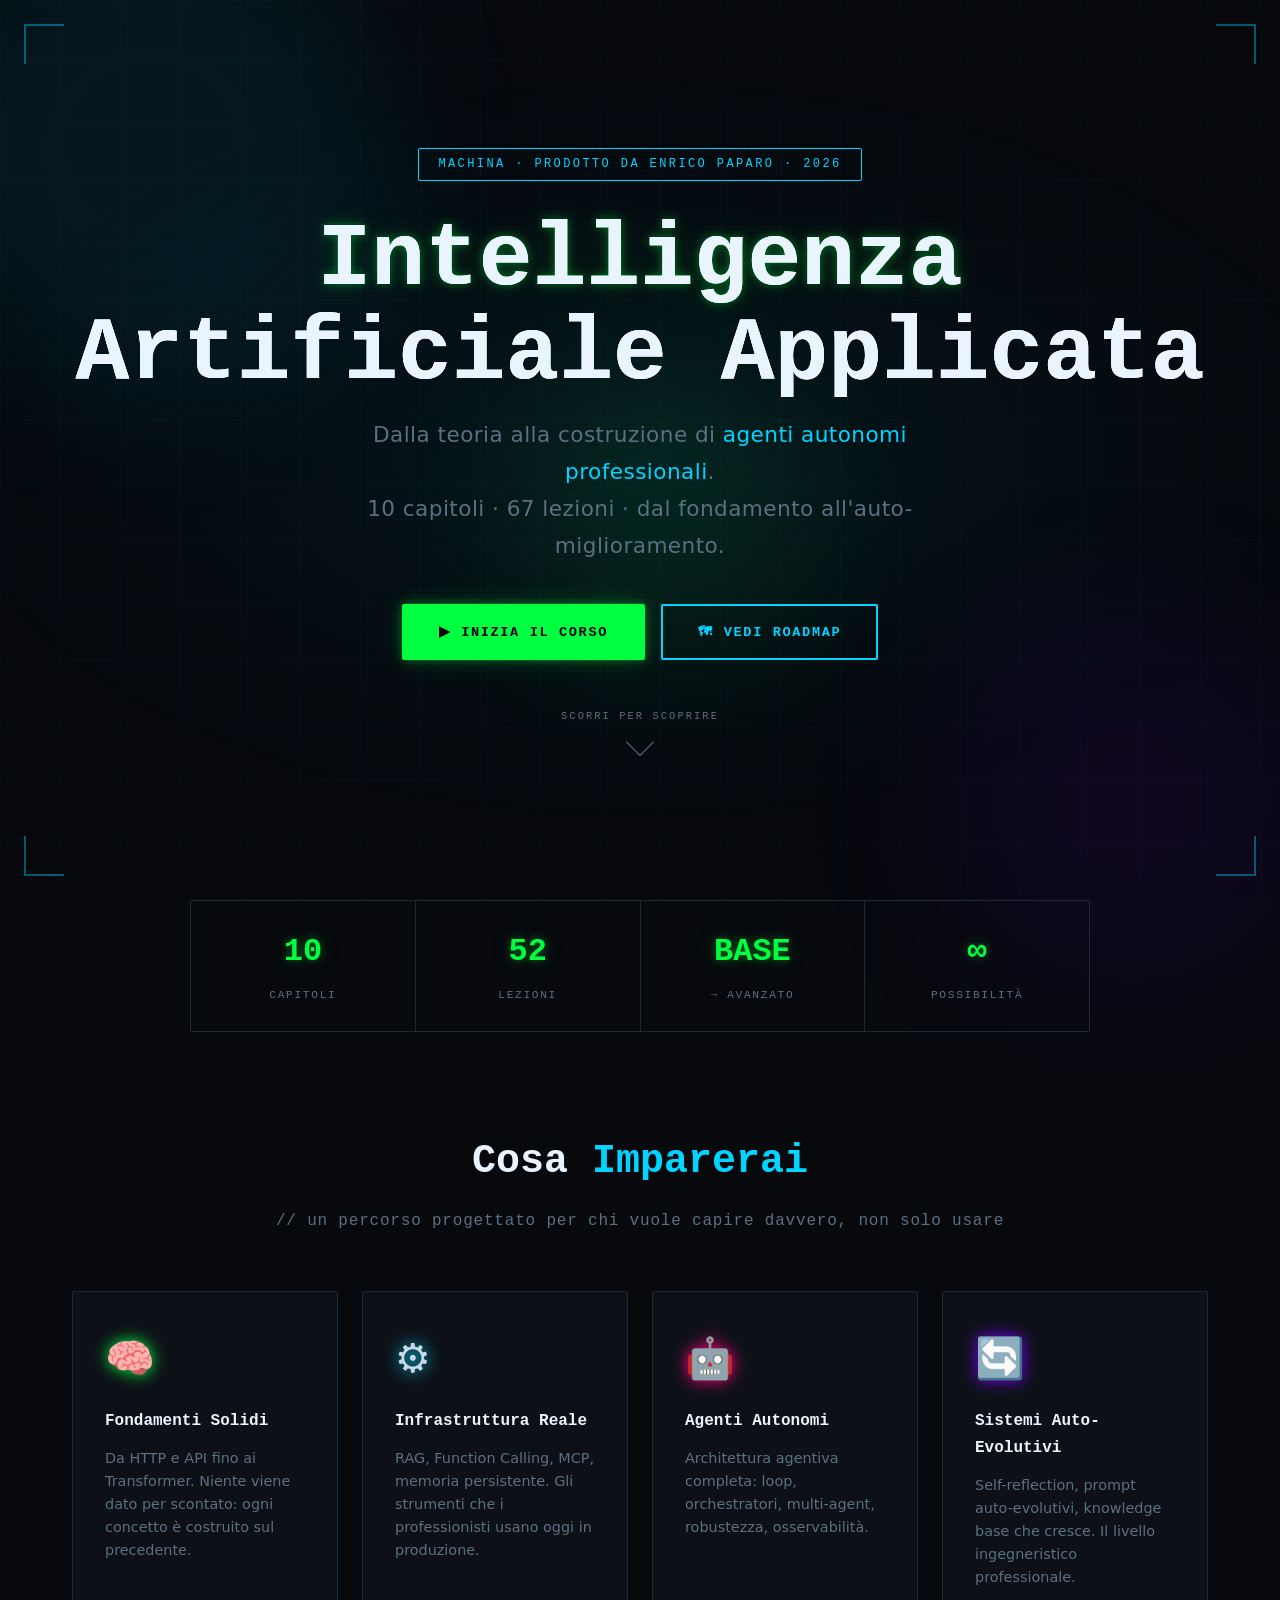
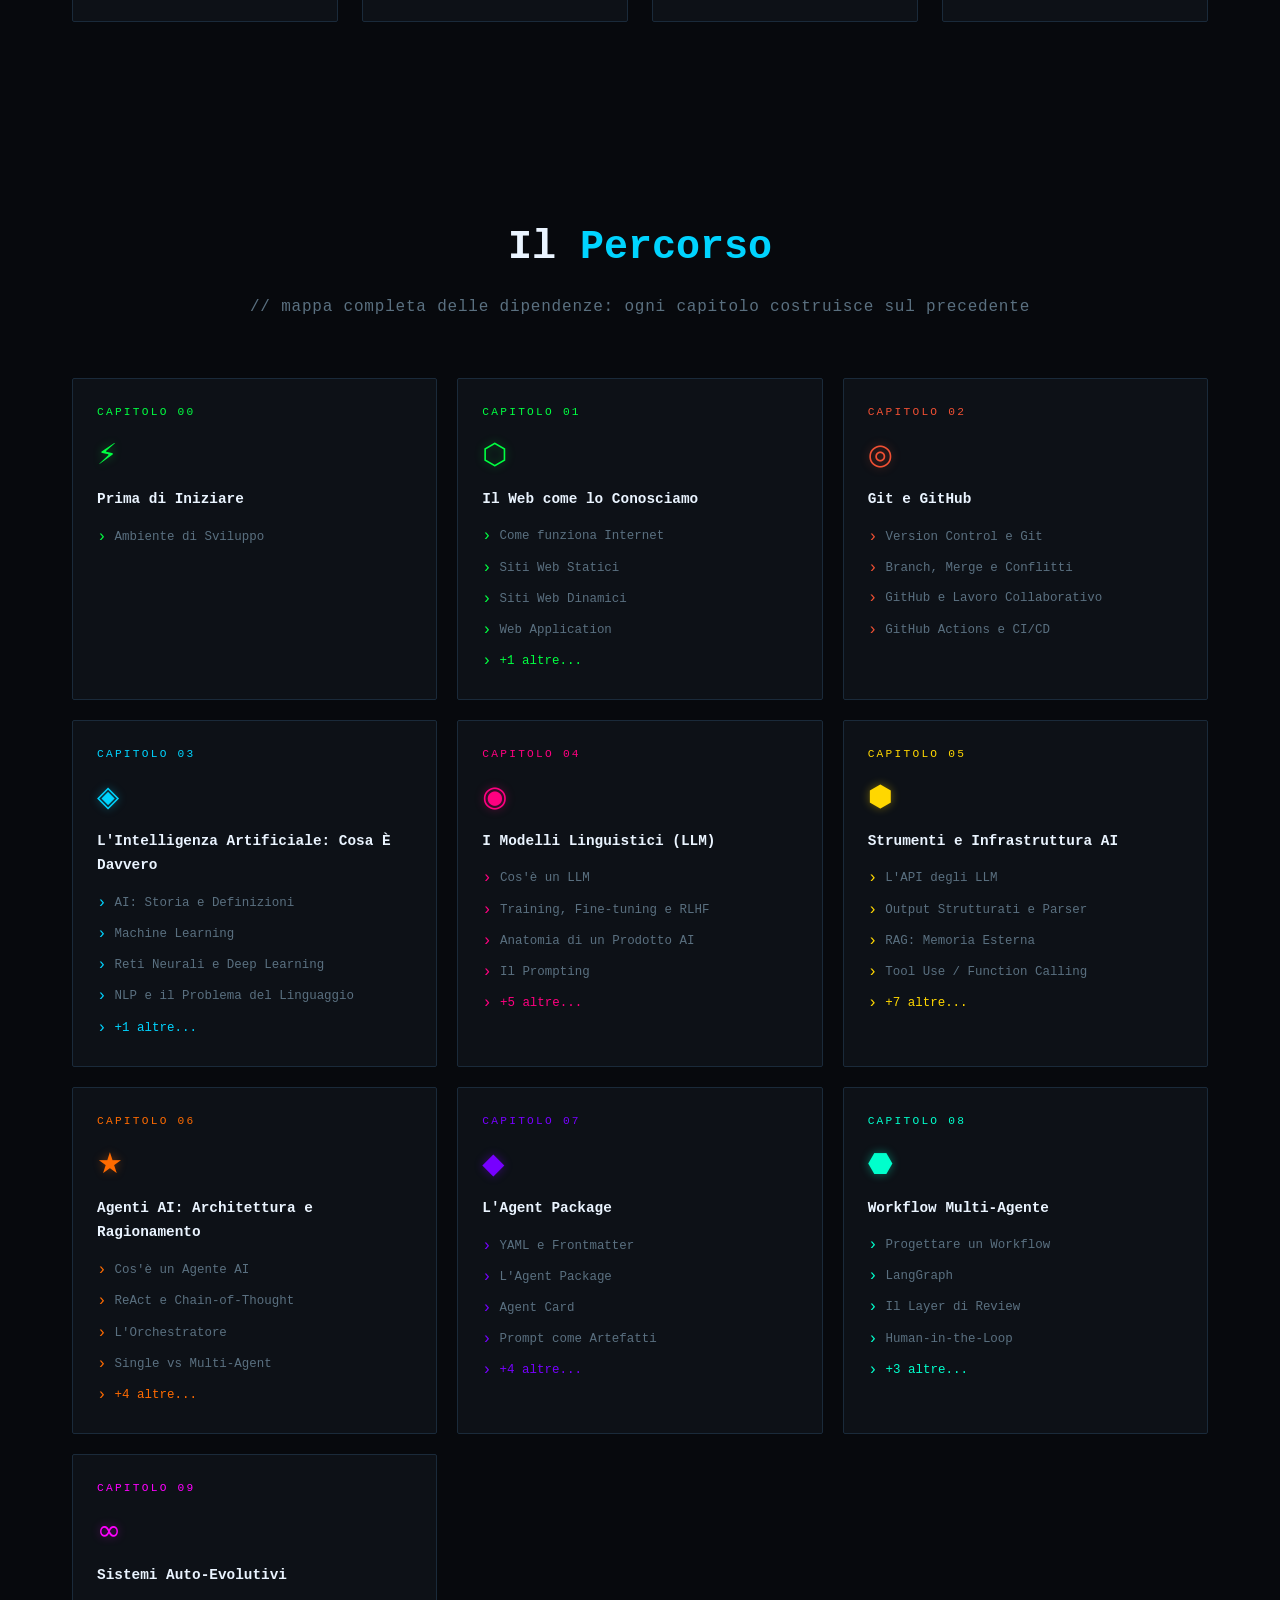
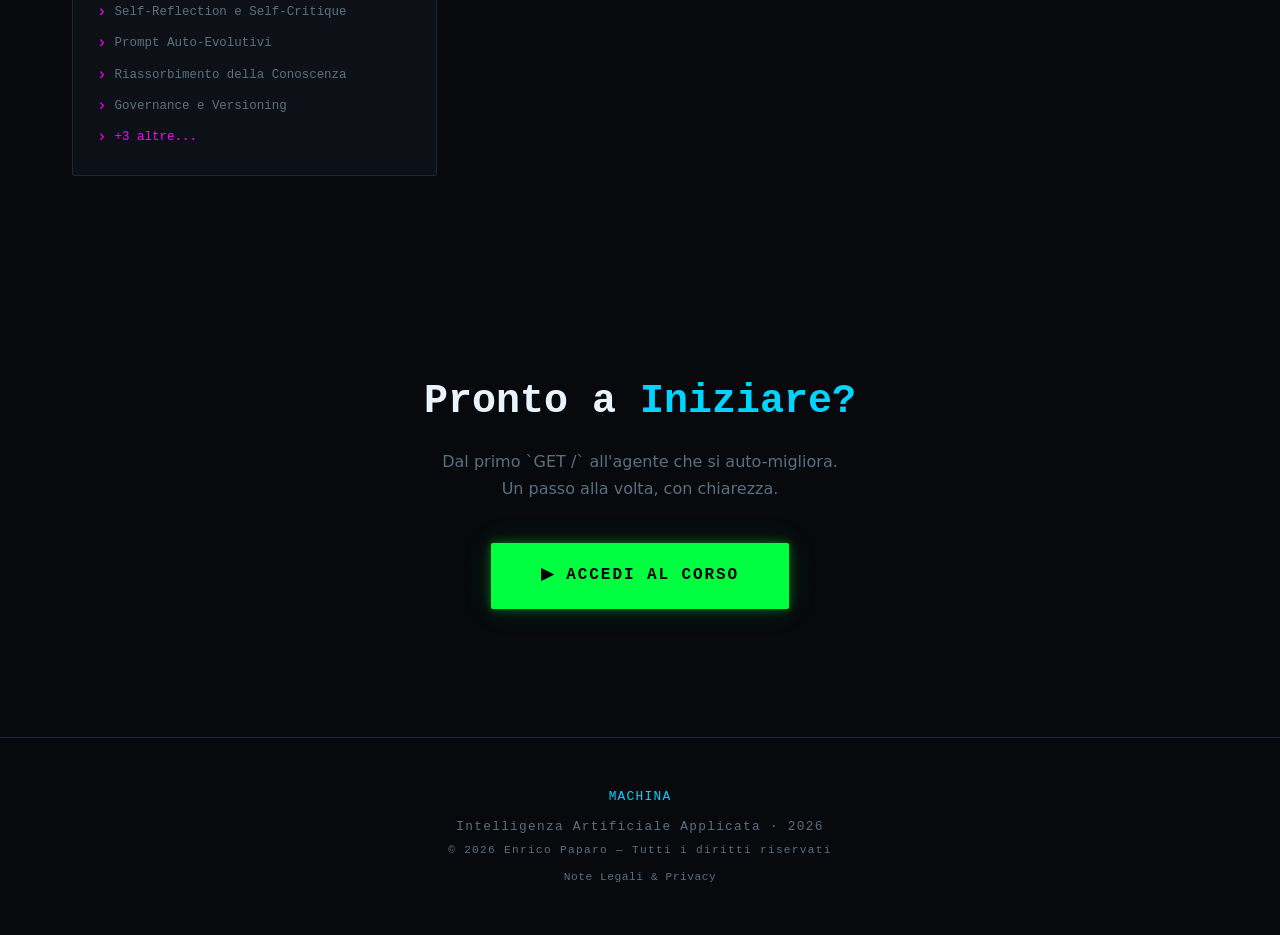
==== index.html @ 73aac088 "Fase 0: lezione ambiente di sviluppo + setup boxes per capitoli 5-8 - Nuova lezione 00-01-ambiente-s" ====
<!DOCTYPE html>
<html lang="it">
<head>
  <meta charset="UTF-8">
  <meta name="viewport" content="width=device-width, initial-scale=1.0">
  <title>MACHINA — Intelligenza Artificiale Applicata</title>
  <meta name="description" content="Intelligenza Artificiale Applicata: dalla teoria alla costruzione di agenti professionali. 9 capitoli, 64 lezioni.">
  <link rel="stylesheet" href="assets/style.css">
  <style>
    /* Landing-only extras */
    .hero-scroll-hint {
      position: absolute;
      bottom: 2rem;
      left: 50%;
      transform: translateX(-50%);
      display: flex;
      flex-direction: column;
      align-items: center;
      gap: .4rem;
      color: var(--text-dim);
      font-family: 'Share Tech Mono', monospace;
      font-size: .65rem;
      letter-spacing: .2em;
      text-transform: uppercase;
      animation: fadeInUp 1s ease 1.2s both;
    }
    .scroll-arrow {
      width: 20px; height: 20px;
      border-right: 1px solid var(--text-dim);
      border-bottom: 1px solid var(--text-dim);
      transform: rotate(45deg);
      animation: float 1.5s ease-in-out infinite;
    }

    /* Animated corner decorators */
    .corner {
      position: absolute;
      width: 40px; height: 40px;
      border-color: var(--cyan);
      border-style: solid;
      opacity: .4;
    }
    .corner-tl { top: 1.5rem; left: 1.5rem; border-width: 2px 0 0 2px; }
    .corner-tr { top: 1.5rem; right: 1.5rem; border-width: 2px 2px 0 0; }
    .corner-bl { bottom: 1.5rem; left: 1.5rem; border-width: 0 0 2px 2px; }
    .corner-br { bottom: 1.5rem; right: 1.5rem; border-width: 0 2px 2px 0; }

    /* Floating hex particles */
    .particles { position: fixed; inset: 0; pointer-events: none; overflow: hidden; z-index: 0; }
    .particle {
      position: absolute;
      font-family: 'Share Tech Mono', monospace;
      font-size: .9rem;
      color: var(--green);
      opacity: 0;
      animation: particle-drift linear infinite;
    }
    @keyframes particle-drift {
      0%   { opacity: 0; transform: translateY(0) rotate(0deg); }
      10%  { opacity: .15; }
      90%  { opacity: .08; }
      100% { opacity: 0; transform: translateY(-100vh) rotate(360deg); }
    }

    /* Glowing orbs */
    .orb {
      position: fixed; border-radius: 50%;
      filter: blur(80px);
      pointer-events: none; z-index: 0; opacity: .08;
    }
    .orb-1 { width: 500px; height: 500px; background: var(--cyan);    top: -100px; left: -100px; }
    .orb-2 { width: 400px; height: 400px; background: var(--purple);  bottom: -100px; right: -50px; }
    .orb-3 { width: 300px; height: 300px; background: var(--green);   top: 40%; left: 40%; }

    /* Feature card delays */
    .feature-card:nth-child(1) { animation-delay: .1s; }
    .feature-card:nth-child(2) { animation-delay: .2s; }
    .feature-card:nth-child(3) { animation-delay: .3s; }
    .feature-card:nth-child(4) { animation-delay: .4s; }

    /* Roadmap card delays */
    .roadmap-card { animation: fadeInUp .5s ease both; }
    .roadmap-card:nth-child(1) { animation-delay: .1s; }
    .roadmap-card:nth-child(2) { animation-delay: .15s; }
    .roadmap-card:nth-child(3) { animation-delay: .2s; }
    .roadmap-card:nth-child(4) { animation-delay: .25s; }
    .roadmap-card:nth-child(5) { animation-delay: .3s; }
    .roadmap-card:nth-child(6) { animation-delay: .35s; }
    .roadmap-card:nth-child(7) { animation-delay: .4s; }
    .roadmap-card:nth-child(8) { animation-delay: .45s; }

    /* Intersection observer animations */
    .reveal { opacity: 0; transform: translateY(30px); transition: opacity .6s ease, transform .6s ease; }
    .reveal.visible { opacity: 1; transform: translateY(0); }
  </style>
</head>
<body>

<!-- Background layers -->
<div class="grid-bg"></div>
<div class="orb orb-1"></div>
<div class="orb orb-2"></div>
<div class="orb orb-3"></div>
<div class="particles" id="particles"></div>

<!-- ══ HERO ════════════════════════════════════════════════════ -->
<section class="hero">
  <div class="corner corner-tl"></div>
  <div class="corner corner-tr"></div>
  <div class="corner corner-bl"></div>
  <div class="corner corner-br"></div>

  <div class="hero-badge">MACHINA · Prodotto da Enrico Paparo · 2026</div>

  <h1 class="hero-title" data-text="Intelligenza Artificiale Applicata">
    <span class="accent">Intelligenza</span><br>Artificiale Applicata
  </h1>

  <p class="hero-sub">
    Dalla teoria alla costruzione di <em>agenti autonomi professionali</em>.<br>
    10 capitoli · 67 lezioni · dal fondamento all'auto-miglioramento.
  </p>

  <div class="hero-cta">
    <a href="corso.html" class="btn btn-primary">▶ Inizia il Corso</a>
    <a href="corso.html#roadmap" class="btn btn-outline">🗺 Vedi Roadmap</a>
  </div>

  <div class="hero-scroll-hint" style="margin-top:3rem;position:relative;bottom:auto;left:auto;transform:none">
    <span>SCORRI PER SCOPRIRE</span>
    <div class="scroll-arrow"></div>
  </div>
</section>

<!-- ══ STATS ════════════════════════════════════════════════════ -->
<div class="stats-bar reveal">
  <div class="stat">
    <span class="stat-num" data-target="10">0</span>
    <span class="stat-label">Capitoli</span>
  </div>
  <div class="stat">
    <span class="stat-num" data-target="67">0</span>
    <span class="stat-label">Lezioni</span>
  </div>
  <div class="stat">
    <span class="stat-num">BASE</span>
    <span class="stat-label">→ AVANZATO</span>
  </div>
  <div class="stat">
    <span class="stat-num">∞</span>
    <span class="stat-label">Possibilità</span>
  </div>
</div>

<!-- ══ FEATURES ════════════════════════════════════════════════ -->
<section class="section reveal">
  <h2 class="section-title">Cosa <span class="accent">Imparerai</span></h2>
  <p class="section-sub">// un percorso progettato per chi vuole capire davvero, non solo usare</p>

  <div class="features-grid">
    <div class="feature-card" style="--card-color: #00ff41">
      <span class="feature-icon">🧠</span>
      <h3 class="feature-title">Fondamenti Solidi</h3>
      <p class="feature-desc">Da HTTP e API fino ai Transformer. Niente viene dato per scontato: ogni concetto è costruito sul precedente.</p>
    </div>
    <div class="feature-card" style="--card-color: #00d4ff">
      <span class="feature-icon">⚙️</span>
      <h3 class="feature-title">Infrastruttura Reale</h3>
      <p class="feature-desc">RAG, Function Calling, MCP, memoria persistente. Gli strumenti che i professionisti usano oggi in produzione.</p>
    </div>
    <div class="feature-card" style="--card-color: #ff0080">
      <span class="feature-icon">🤖</span>
      <h3 class="feature-title">Agenti Autonomi</h3>
      <p class="feature-desc">Architettura agentiva completa: loop, orchestratori, multi-agent, robustezza, osservabilità.</p>
    </div>
    <div class="feature-card" style="--card-color: #7700ff">
      <span class="feature-icon">🔄</span>
      <h3 class="feature-title">Sistemi Auto-Evolutivi</h3>
      <p class="feature-desc">Self-reflection, prompt auto-evolutivi, knowledge base che cresce. Il livello ingegneristico professionale.</p>
    </div>
  </div>
</section>

<!-- ══ ROADMAP ══════════════════════════════════════════════════ -->
<section class="section reveal">
  <h2 class="section-title">Il <span class="accent">Percorso</span></h2>
  <p class="section-sub">// mappa completa delle dipendenze: ogni capitolo costruisce sul precedente</p>

  <div class="roadmap-grid" id="landing-roadmap">
    <!-- Built by JS -->
  </div>
</section>

<!-- ══ CTA FINALE ═══════════════════════════════════════════════ -->
<section class="section reveal" style="text-align:center;padding-bottom:8rem">
  <div style="max-width:560px;margin:0 auto">
    <h2 class="section-title" style="margin-bottom:.75rem">
      Pronto a <span class="accent">Iniziare?</span>
    </h2>
    <p style="color:var(--text-dim);margin-bottom:2.5rem;font-size:1rem">
      Dal primo `GET /` all'agente che si auto-migliora.<br>
      Un passo alla volta, con chiarezza.
    </p>
    <a href="corso.html" class="btn btn-primary" style="font-size:1rem;padding:1.1rem 3rem">
      ▶ Accedi al Corso
    </a>
  </div>
</section>

<!-- ══ FOOTER ═══════════════════════════════════════════════════ -->
<footer class="site-footer">
  <div class="logo-text">MACHINA</div>
  <div style="margin-top:.5rem">Intelligenza Artificiale Applicata · 2026</div>
  <div style="margin-top:.25rem;font-size:.7rem;color:var(--text-dim)">© 2026 Enrico Paparo — Tutti i diritti riservati</div>
  <div style="margin-top:.5rem;font-size:.7rem">
    <a href="legal.html" style="color:var(--text-dim);text-decoration:none;letter-spacing:.05em;font-family:'Share Tech Mono',monospace">Note Legali &amp; Privacy</a>
  </div>
</footer>

<script>
  /* ── Particles ─────────────────────────────────────────────── */
  const particleChars = ['⬡','◈','◉','★','∞','◆','⬢','⬣','▲','▶'];
  const container = document.getElementById('particles');
  for (let i = 0; i < 25; i++) {
    const p = document.createElement('div');
    p.className = 'particle';
    p.textContent = particleChars[Math.floor(Math.random() * particleChars.length)];
    p.style.left = Math.random() * 100 + 'vw';
    p.style.animationDuration = (10 + Math.random() * 20) + 's';
    p.style.animationDelay = (Math.random() * 15) + 's';
    p.style.fontSize = (0.5 + Math.random() * 1) + 'rem';
    container.appendChild(p);
  }

  /* ── Counter animation ─────────────────────────────────────── */
  function animateCounter(el) {
    const target = parseInt(el.dataset.target);
    if (isNaN(target)) return;
    let current = 0;
    const step = Math.ceil(target / 40);
    const timer = setInterval(() => {
      current = Math.min(current + step, target);
      el.textContent = current;
      if (current >= target) clearInterval(timer);
    }, 40);
  }

  /* ── Intersection observer ─────────────────────────────────── */
  const observer = new IntersectionObserver((entries) => {
    entries.forEach(entry => {
      if (entry.isIntersecting) {
        entry.target.classList.add('visible');
        // Animate counters when stats bar becomes visible
        entry.target.querySelectorAll('[data-target]').forEach(animateCounter);
        observer.unobserve(entry.target);
      }
    });
  }, { threshold: .15 });

  document.querySelectorAll('.reveal').forEach(el => observer.observe(el));

  /* ── Build roadmap cards ───────────────────────────────────── */
  const MANIFEST_DATA = {
    roadmap: [
      { id:'capitolo-00-setup', numero:0, titolo:'Prima di Iniziare', icona:'⚡', colore:'#00ff41',
        lezioni: [{titolo:'Ambiente di Sviluppo'}] },
      { id:'capitolo-01-il-web', numero:1, titolo:'Il Web come lo Conosciamo', icona:'⬡', colore:'#00ff41',
        lezioni: [{titolo:'Come funziona Internet'},{titolo:'Siti Web Statici'},{titolo:'Siti Web Dinamici'},{titolo:'Web Application'},{titolo:'Le API'}] },
      { id:'capitolo-02-git-github', numero:2, titolo:'Git e GitHub', icona:'◎', colore:'#f05033',
        lezioni: [{titolo:'Version Control e Git'},{titolo:'Branch, Merge e Conflitti'},{titolo:'GitHub e Lavoro Collaborativo'},{titolo:'GitHub Actions e CI/CD'}] },
      { id:'capitolo-03-intelligenza-artificiale', numero:3, titolo:"L'Intelligenza Artificiale: Cosa È Davvero", icona:'◈', colore:'#00d4ff',
        lezioni: [{titolo:'AI: Storia e Definizioni'},{titolo:'Machine Learning'},{titolo:'Reti Neurali e Deep Learning'},{titolo:'NLP e il Problema del Linguaggio'},{titolo:"L'architettura Transformer"}] },
      { id:'capitolo-04-llm', numero:4, titolo:'I Modelli Linguistici (LLM)', icona:'◉', colore:'#ff0080',
        lezioni: [{titolo:"Cos'è un LLM"},{titolo:'Training, Fine-tuning e RLHF'},{titolo:'Anatomia di un Prodotto AI'},{titolo:'Il Prompting'},{titolo:'Limiti e Allucinazioni'},{titolo:'Il Context Window'},{titolo:'Gestire il Contesto'},{titolo:'Token Economics e Costi'},{titolo:'Fine-Tuning: Quando e Come'}] },
      { id:'capitolo-05-strumenti-infrastruttura', numero:5, titolo:'Strumenti e Infrastruttura AI', icona:'⬢', colore:'#ffd700',
        lezioni: [{titolo:"L'API degli LLM"},{titolo:'Output Strutturati e Parser'},{titolo:'RAG: Memoria Esterna'},{titolo:'Tool Use / Function Calling'},{titolo:'MCP: Model Context Protocol'},{titolo:'Memory nei Sistemi AI'},{titolo:'Vibe Coding'},{titolo:'Embeddings e Vector Database'},{titolo:'Struttura di un Progetto Python Reale'},{titolo:'Streaming e UX Real-Time'},{titolo:'Debugging e Osservabilità degli Agenti'}] },
      { id:'capitolo-06-agenti-architettura', numero:6, titolo:'Agenti AI: Architettura e Ragionamento', icona:'★', colore:'#ff6b00',
        lezioni: [{titolo:"Cos'è un Agente AI"},{titolo:'ReAct e Chain-of-Thought'},{titolo:"L'Orchestratore"},{titolo:'Single vs Multi-Agent'},{titolo:'Errori, Robustezza, Osservabilità'},{titolo:"L'Harness"},{titolo:'Sicurezza e Prompt Injection'},{titolo:'Async e Concorrenza negli Agenti'}] },
      { id:'capitolo-07-agent-package', numero:7, titolo:"L'Agent Package", icona:'◆', colore:'#7700ff',
        lezioni: [{titolo:'YAML e Frontmatter'},{titolo:"L'Agent Package"},{titolo:'Agent Card'},{titolo:'Prompt come Artefatti'},{titolo:'Contratti tra Agenti'},{titolo:'Gli Handoff'},{titolo:'Skills e Skill Library'},{titolo:'Prompt Versioning Pratico'}] },
      { id:'capitolo-08-workflow-multi-agente', numero:8, titolo:'Workflow Multi-Agente', icona:'⬣', colore:'#00ffcc',
        lezioni: [{titolo:'Progettare un Workflow'},{titolo:'LangGraph'},{titolo:'Il Layer di Review'},{titolo:'Human-in-the-Loop'},{titolo:'Valutazione dei Workflow'},{titolo:'Testing e Valutazione degli LLM'},{titolo:'Deployment e Ambienti'}] },
      { id:'capitolo-09-sistemi-auto-evolutivi', numero:9, titolo:'Sistemi Auto-Evolutivi', icona:'∞', colore:'#ff00ff',
        lezioni: [{titolo:'Self-Reflection e Self-Critique'},{titolo:'Prompt Auto-Evolutivi'},{titolo:'Riassorbimento della Conoscenza'},{titolo:'Governance e Versioning'},{titolo:'Progetto Finale'},{titolo:"Etica e Responsabilità nell'AI"},{titolo:'Pubblicare e Monetizzare un Progetto AI'}] },
    ]
  };

  const grid = document.getElementById('landing-roadmap');
  MANIFEST_DATA.roadmap.forEach(ch => {
    const card = document.createElement('a');
    card.className = 'roadmap-card';
    card.href = `corso.html#${ch.id}`;
    card.style.setProperty('--cap-color', ch.colore);

    const lessonsHtml = ch.lezioni.slice(0, 4).map(l =>
      `<div class="roadmap-lesson-item">${l.titolo}</div>`
    ).join('') + (ch.lezioni.length > 4 ? `<div class="roadmap-lesson-item" style="color:var(--cap-color)">+${ch.lezioni.length - 4} altre...</div>` : '');

    card.innerHTML = `
      <div class="roadmap-num">CAPITOLO ${String(ch.numero).padStart(2,'0')}</div>
      <span class="roadmap-icon" style="color:${ch.colore};text-shadow:0 0 10px ${ch.colore}66">${ch.icona}</span>
      <div class="roadmap-title">${ch.titolo}</div>
      <div class="roadmap-lessons">${lessonsHtml}</div>
    `;
    grid.appendChild(card);
  });
</script>

</body>
</html>
---- assets/style.css ----
/* ============================================================
   CYBERPUNK COURSE SITE — Main Stylesheet
   ============================================================ */

:root {
  --bg:          #07090d;
  --bg2:         #0d1117;
  --bg3:         #111820;
  --border:      #1a2a3a;
  --green:       #00ff41;
  --cyan:        #00d4ff;
  --pink:        #ff0080;
  --purple:      #7700ff;
  --gold:        #ffd700;
  --orange:      #ff6b00;
  --magenta:     #ff00ff;
  --teal:        #00ffcc;
  --text:        #c8d8e8;
  --text-dim:    #5a7080;
  --text-bright: #eaf4ff;
  --sidebar-w:   300px;
  --header-h:    64px;
  --glow-green:  0 0 10px #00ff4166, 0 0 30px #00ff4122;
  --glow-cyan:   0 0 10px #00d4ff66, 0 0 30px #00d4ff22;
  --glow-pink:   0 0 10px #ff008066, 0 0 30px #ff008022;
}

*, *::before, *::after { box-sizing: border-box; margin: 0; padding: 0; }

html { scroll-behavior: smooth; }

body {
  font-family: 'Inter', 'Segoe UI', system-ui, sans-serif;
  background: var(--bg);
  color: var(--text);
  line-height: 1.7;
  overflow-x: hidden;
}

/* ── Scrollbar ─────────────────────────────────────────────── */
::-webkit-scrollbar { width: 6px; height: 6px; }
::-webkit-scrollbar-track { background: var(--bg2); }
::-webkit-scrollbar-thumb { background: var(--border); border-radius: 3px; }
::-webkit-scrollbar-thumb:hover { background: var(--cyan); }

/* ── Typography ────────────────────────────────────────────── */
@import url('https://fonts.googleapis.com/css2?family=Orbitron:wght@400;700;900&family=Share+Tech+Mono&family=Inter:wght@300;400;500;600&display=swap');

/* ── Animations ────────────────────────────────────────────── */
@keyframes glitch {
  0%   { clip-path: inset(0 0 95% 0); transform: translate(-3px, 0); }
  5%   { clip-path: inset(20% 0 60% 0); transform: translate(3px, 0); }
  10%  { clip-path: inset(50% 0 30% 0); transform: translate(-2px, 0); }
  15%  { clip-path: inset(80% 0 5% 0); transform: translate(2px, 0); }
  20%  { clip-path: inset(0 0 0 0); transform: translate(0, 0); }
  100% { clip-path: inset(0 0 0 0); transform: translate(0, 0); }
}

@keyframes glitch2 {
  0%   { clip-path: inset(60% 0 20% 0); transform: translate(3px, 0); color: var(--pink); }
  5%   { clip-path: inset(10% 0 80% 0); transform: translate(-3px, 0); color: var(--cyan); }
  10%  { clip-path: inset(40% 0 40% 0); transform: translate(2px, 0); color: var(--green); }
  15%  { clip-path: inset(5% 0 90% 0); transform: translate(-2px, 0); color: var(--pink); }
  20%  { clip-path: inset(0 0 0 0); transform: translate(0); color: inherit; }
  100% { clip-path: inset(0 0 0 0); transform: translate(0); color: inherit; }
}

@keyframes scanline {
  0%   { transform: translateY(-100%); }
  100% { transform: translateY(100vh); }
}

@keyframes pulse-border {
  0%, 100% { border-color: var(--cyan); box-shadow: var(--glow-cyan); }
  50%       { border-color: var(--green); box-shadow: var(--glow-green); }
}

@keyframes float {
  0%, 100% { transform: translateY(0); }
  50%       { transform: translateY(-12px); }
}

@keyframes fadeInUp {
  from { opacity: 0; transform: translateY(30px); }
  to   { opacity: 1; transform: translateY(0); }
}

@keyframes fadeInLeft {
  from { opacity: 0; transform: translateX(-30px); }
  to   { opacity: 1; transform: translateX(0); }
}

@keyframes blink { 0%, 100% { opacity: 1; } 50% { opacity: 0; } }

@keyframes grid-move {
  0%   { background-position: 0 0; }
  100% { background-position: 60px 60px; }
}

@keyframes neon-flicker {
  0%, 19%, 21%, 23%, 25%, 54%, 56%, 100% { opacity: 1; }
  20%, 24%, 55% { opacity: 0.4; }
}

@keyframes spin-slow {
  from { transform: rotate(0deg); }
  to   { transform: rotate(360deg); }
}


/* ╔══════════════════════════════════════════════════════════╗
   ║  LANDING PAGE                                           ║
   ╚══════════════════════════════════════════════════════════╝ */

/* ── Grid Background ───────────────────────────────────────── */
.grid-bg {
  position: fixed; inset: 0; z-index: 0; pointer-events: none;
  background-image:
    linear-gradient(rgba(0,212,255,.04) 1px, transparent 1px),
    linear-gradient(90deg, rgba(0,212,255,.04) 1px, transparent 1px);
  background-size: 60px 60px;
  animation: grid-move 8s linear infinite;
}

/* Scanline overlay */
.grid-bg::after {
  content: '';
  position: fixed; inset: 0;
  background: repeating-linear-gradient(
    0deg,
    transparent,
    transparent 2px,
    rgba(0,0,0,.15) 2px,
    rgba(0,0,0,.15) 4px
  );
  pointer-events: none;
}

/* ── Hero ──────────────────────────────────────────────────── */
.hero {
  position: relative; z-index: 1;
  min-height: 100vh;
  display: flex; flex-direction: column;
  justify-content: center; align-items: center;
  text-align: center;
  padding: 2rem;
  overflow: hidden;
}

.hero::before {
  content: '';
  position: absolute; inset: 0;
  background: radial-gradient(ellipse 80% 60% at 50% 50%, rgba(0,212,255,.07) 0%, transparent 70%);
  pointer-events: none;
}

.hero-badge {
  font-family: 'Share Tech Mono', monospace;
  font-size: .75rem;
  letter-spacing: .2em;
  color: var(--cyan);
  border: 1px solid var(--cyan);
  padding: .35rem 1.2rem;
  border-radius: 2px;
  margin-bottom: 2rem;
  animation: fadeInUp .6s ease both, pulse-border 3s ease-in-out infinite;
  text-transform: uppercase;
}

.hero-title {
  font-family: 'Orbitron', monospace;
  font-weight: 900;
  font-size: clamp(2.5rem, 7vw, 6rem);
  line-height: 1.05;
  color: var(--text-bright);
  margin-bottom: 1rem;
  position: relative;
  animation: fadeInUp .8s ease .2s both;
}

.hero-title .accent { color: var(--green); text-shadow: var(--glow-green); }

.hero-title::before,
.hero-title::after {
  content: attr(data-text);
  position: absolute; inset: 0;
  animation-duration: 4s;
  animation-iteration-count: infinite;
}
.hero-title::before { animation-name: glitch;  animation-delay: 0s; }
.hero-title::after  { animation-name: glitch2; animation-delay: .1s; }

.hero-sub {
  font-size: clamp(1rem, 2.5vw, 1.35rem);
  color: var(--text-dim);
  max-width: 640px;
  margin: 0 auto 2.5rem;
  animation: fadeInUp .8s ease .4s both;
  font-weight: 300;
  letter-spacing: .02em;
}

.hero-sub em { color: var(--cyan); font-style: normal; }

.hero-cta {
  display: flex; gap: 1rem; flex-wrap: wrap; justify-content: center;
  animation: fadeInUp .8s ease .6s both;
}

.btn {
  display: inline-flex; align-items: center; gap: .5rem;
  font-family: 'Orbitron', monospace;
  font-size: .85rem;
  font-weight: 700;
  letter-spacing: .12em;
  text-decoration: none;
  padding: .9rem 2.2rem;
  border-radius: 2px;
  border: 2px solid transparent;
  cursor: pointer;
  transition: all .25s ease;
  position: relative;
  overflow: hidden;
  text-transform: uppercase;
}

.btn::before {
  content: '';
  position: absolute; inset: 0;
  background: currentColor;
  opacity: 0;
  transition: opacity .25s;
}
.btn:hover::before { opacity: .08; }

.btn-primary {
  background: var(--green);
  color: #000;
  border-color: var(--green);
  box-shadow: var(--glow-green);
}
.btn-primary:hover {
  background: transparent;
  color: var(--green);
  box-shadow: 0 0 20px #00ff4188, 0 0 60px #00ff4133;
}

.btn-outline {
  background: transparent;
  color: var(--cyan);
  border-color: var(--cyan);
}
.btn-outline:hover {
  background: var(--cyan);
  color: #000;
  box-shadow: var(--glow-cyan);
}

/* ── Stats Bar ─────────────────────────────────────────────── */
.stats-bar {
  position: relative; z-index: 1;
  display: flex; flex-wrap: wrap; justify-content: center; gap: 0;
  margin: 0 auto;
  max-width: 900px;
  border: 1px solid var(--border);
  animation: fadeInUp .8s ease .8s both;
}

.stat {
  flex: 1; min-width: 140px;
  padding: 1.5rem 2rem;
  border-right: 1px solid var(--border);
  text-align: center;
  position: relative;
  overflow: hidden;
  transition: background .2s;
}
.stat:last-child { border-right: none; }
.stat:hover { background: rgba(0,212,255,.04); }

.stat-num {
  font-family: 'Orbitron', monospace;
  font-size: 2rem;
  font-weight: 900;
  color: var(--green);
  text-shadow: var(--glow-green);
  display: block;
}
.stat-label {
  font-family: 'Share Tech Mono', monospace;
  font-size: .7rem;
  color: var(--text-dim);
  letter-spacing: .15em;
  text-transform: uppercase;
  margin-top: .25rem;
}

/* ── Features Section ──────────────────────────────────────── */
.section {
  position: relative; z-index: 1;
  padding: 6rem 2rem;
  max-width: 1200px;
  margin: 0 auto;
}

.section-title {
  font-family: 'Orbitron', monospace;
  font-size: clamp(1.5rem, 4vw, 2.5rem);
  font-weight: 900;
  text-align: center;
  margin-bottom: .75rem;
  color: var(--text-bright);
}
.section-title .accent { color: var(--cyan); }

.section-sub {
  text-align: center;
  color: var(--text-dim);
  margin-bottom: 3.5rem;
  font-size: 1rem;
  font-family: 'Share Tech Mono', monospace;
  letter-spacing: .05em;
}

.divider {
  display: flex; align-items: center; gap: 1rem;
  margin: 0 auto 3.5rem;
  max-width: 300px;
}
.divider::before, .divider::after {
  content: ''; flex: 1; height: 1px;
  background: linear-gradient(90deg, transparent, var(--cyan));
}
.divider::after { background: linear-gradient(90deg, var(--cyan), transparent); }
.divider-icon { color: var(--cyan); font-size: 1.2rem; }

/* ── Feature Cards ─────────────────────────────────────────── */
.features-grid {
  display: grid;
  grid-template-columns: repeat(auto-fit, minmax(260px, 1fr));
  gap: 1.5rem;
}

.feature-card {
  background: var(--bg2);
  border: 1px solid var(--border);
  padding: 2rem;
  border-radius: 2px;
  position: relative;
  overflow: hidden;
  transition: transform .3s ease, border-color .3s, box-shadow .3s;
  animation: fadeInUp .6s ease both;
}

.feature-card::before {
  content: '';
  position: absolute; top: 0; left: 0; right: 0; height: 2px;
  background: linear-gradient(90deg, transparent, var(--card-color, var(--cyan)), transparent);
  opacity: 0;
  transition: opacity .3s;
}
.feature-card:hover::before { opacity: 1; }
.feature-card:hover {
  transform: translateY(-6px);
  border-color: var(--card-color, var(--cyan));
  box-shadow: 0 8px 40px rgba(0,0,0,.4);
}

.feature-icon {
  font-size: 2.5rem;
  margin-bottom: 1rem;
  display: block;
  filter: drop-shadow(0 0 8px var(--card-color, var(--cyan)));
}
.feature-title {
  font-family: 'Orbitron', monospace;
  font-size: 1rem;
  font-weight: 700;
  margin-bottom: .75rem;
  color: var(--text-bright);
}
.feature-desc { font-size: .9rem; color: var(--text-dim); line-height: 1.6; }

/* ── Roadmap Section ───────────────────────────────────────── */
.roadmap-grid {
  display: grid;
  grid-template-columns: repeat(auto-fit, minmax(280px, 1fr));
  gap: 1.25rem;
}

.roadmap-card {
  background: var(--bg2);
  border: 1px solid var(--border);
  padding: 1.5rem;
  border-radius: 2px;
  position: relative;
  overflow: hidden;
  cursor: pointer;
  transition: all .3s ease;
  text-decoration: none;
  color: inherit;
  display: block;
}

.roadmap-card::after {
  content: '';
  position: absolute; inset: 0;
  background: linear-gradient(135deg, var(--cap-color, var(--cyan))08, transparent);
  opacity: 0;
  transition: opacity .3s;
}
.roadmap-card:hover::after { opacity: 1; }
.roadmap-card:hover {
  border-color: var(--cap-color, var(--cyan));
  transform: translateY(-4px);
  box-shadow: 0 8px 40px rgba(0,0,0,.3), 0 0 0 1px var(--cap-color, var(--cyan))44;
}

.roadmap-num {
  font-family: 'Share Tech Mono', monospace;
  font-size: .7rem;
  letter-spacing: .2em;
  color: var(--cap-color, var(--cyan));
  margin-bottom: .5rem;
  text-transform: uppercase;
}
.roadmap-icon { font-size: 1.8rem; margin-bottom: .5rem; display: block; }
.roadmap-title {
  font-family: 'Orbitron', monospace;
  font-size: .9rem;
  font-weight: 700;
  color: var(--text-bright);
  margin-bottom: .75rem;
}
.roadmap-lessons {
  display: flex; flex-direction: column; gap: .25rem;
}
.roadmap-lesson-item {
  font-size: .78rem;
  color: var(--text-dim);
  font-family: 'Share Tech Mono', monospace;
  display: flex; align-items: center; gap: .5rem;
}
.roadmap-lesson-item::before {
  content: '›';
  color: var(--cap-color, var(--cyan));
  font-size: 1rem;
}

/* ── Footer ────────────────────────────────────────────────── */
.site-footer {
  position: relative; z-index: 1;
  border-top: 1px solid var(--border);
  padding: 3rem 2rem;
  text-align: center;
  color: var(--text-dim);
  font-family: 'Share Tech Mono', monospace;
  font-size: .8rem;
  letter-spacing: .1em;
}
.site-footer .logo-text { color: var(--cyan); font-family: 'Orbitron', monospace; }


/* ╔══════════════════════════════════════════════════════════╗
   ║  COURSE PAGE (corso.html)                               ║
   ╚══════════════════════════════════════════════════════════╝ */

/* ── Layout ────────────────────────────────────────────────── */
.course-layout {
  display: grid;
  grid-template-columns: var(--sidebar-w) 1fr;
  grid-template-rows: var(--header-h) 1fr;
  min-height: 100vh;
}

/* ── Header ────────────────────────────────────────────────── */
.site-header {
  grid-column: 1 / -1;
  height: var(--header-h);
  background: rgba(7,9,13,.95);
  border-bottom: 1px solid var(--border);
  backdrop-filter: blur(12px);
  display: flex; align-items: center;
  padding: 0 1.5rem;
  gap: 1rem;
  position: sticky; top: 0; z-index: 100;
}

.header-logo {
  font-family: 'Orbitron', monospace;
  font-weight: 900;
  font-size: 1rem;
  color: var(--green);
  text-shadow: var(--glow-green);
  text-decoration: none;
  letter-spacing: .05em;
  white-space: nowrap;
}

.header-logo span { color: var(--text-dim); font-weight: 400; }

.header-divider { flex: 1; }

.header-breadcrumb {
  font-family: 'Share Tech Mono', monospace;
  font-size: .75rem;
  color: var(--text-dim);
  letter-spacing: .05em;
  white-space: nowrap;
  overflow: hidden;
  text-overflow: ellipsis;
  max-width: 400px;
}
.header-breadcrumb span { color: var(--cyan); }

.header-home-btn {
  font-family: 'Share Tech Mono', monospace;
  font-size: .75rem;
  color: var(--text-dim);
  text-decoration: none;
  border: 1px solid var(--border);
  padding: .35rem .9rem;
  border-radius: 2px;
  transition: all .2s;
  white-space: nowrap;
}
.header-home-btn:hover { color: var(--green); border-color: var(--green); }

/* ── Sidebar ───────────────────────────────────────────────── */
.sidebar {
  background: var(--bg2);
  border-right: 1px solid var(--border);
  overflow-y: auto;
  position: sticky;
  top: var(--header-h);
  height: calc(100vh - var(--header-h));
}

.sidebar-overlay { display: none; }

.sidebar-header {
  padding: 1.25rem 1.25rem .75rem;
  border-bottom: 1px solid var(--border);
}

.sidebar-title {
  font-family: 'Share Tech Mono', monospace;
  font-size: .65rem;
  letter-spacing: .2em;
  color: var(--text-dim);
  text-transform: uppercase;
  margin-bottom: .5rem;
}


/* ── Chapter Items ─────────────────────────────────────────── */
.chapter-item { border-bottom: 1px solid var(--border); }

.chapter-header {
  display: flex; align-items: center; gap: .75rem;
  padding: .9rem 1.25rem;
  cursor: pointer;
  transition: background .2s;
  user-select: none;
  position: relative;
}
.chapter-header:hover { background: rgba(0,212,255,.04); }
.chapter-header.active { background: rgba(0,255,65,.04); }

.chapter-icon {
  font-size: 1rem;
  flex-shrink: 0;
  filter: drop-shadow(0 0 4px var(--chap-color, var(--cyan)));
}
.chapter-num {
  font-family: 'Share Tech Mono', monospace;
  font-size: .6rem;
  color: var(--text-dim);
  letter-spacing: .1em;
}
.chapter-name {
  font-size: .82rem;
  font-weight: 500;
  color: var(--text);
  flex: 1;
  line-height: 1.3;
}
.chapter-toggle {
  font-size: .7rem;
  color: var(--text-dim);
  transition: transform .25s ease;
  flex-shrink: 0;
}
.chapter-item.open .chapter-toggle { transform: rotate(90deg); }

/* ── Lesson List ───────────────────────────────────────────── */
.lessons-list {
  overflow: hidden;
  max-height: 0;
  transition: max-height .35s ease;
}
.chapter-item.open .lessons-list {
  max-height: 600px;
}

.lesson-link {
  display: flex; align-items: flex-start; gap: .6rem;
  padding: .55rem 1.25rem .55rem 2.8rem;
  font-size: .78rem;
  color: var(--text-dim);
  text-decoration: none;
  cursor: pointer;
  transition: background .15s, color .15s, border-left-color .15s;
  border-left: 2px solid transparent;
  position: relative;
}
.lesson-link:hover {
  background: rgba(0,212,255,.04);
  color: var(--text);
  border-left-color: var(--chap-color, var(--cyan));
}
.lesson-link.active {
  background: rgba(0,255,65,.06);
  color: var(--green);
  border-left-color: var(--green);
  font-weight: 500;
}
.lesson-link.active::before {
  content: '';
  position: absolute; left: 0; top: 0; bottom: 0; width: 2px;
  background: var(--green);
  box-shadow: 0 0 8px var(--green);
}

.lesson-dot {
  width: 5px; height: 5px;
  border-radius: 50%;
  background: var(--border);
  flex-shrink: 0;
  margin-top: 4px;
  transition: background .15s;
}
.lesson-link:hover .lesson-dot  { background: var(--chap-color, var(--cyan)); }
.lesson-link.active .lesson-dot { background: var(--green); box-shadow: 0 0 6px var(--green); }

/* ── Roadmap Button ────────────────────────────────────────── */
.sidebar-roadmap-btn {
  display: flex; align-items: center; gap: .75rem;
  padding: 1rem 1.25rem;
  font-size: .82rem;
  color: var(--text-dim);
  cursor: pointer;
  border-top: 1px solid var(--border);
  border-bottom: 1px solid var(--border);
  margin-bottom: .5rem;
  transition: background .2s, color .2s;
  font-family: 'Share Tech Mono', monospace;
  letter-spacing: .05em;
}
.sidebar-roadmap-btn:hover { background: rgba(255,0,128,.04); color: var(--pink); }
.sidebar-roadmap-btn.active { color: var(--pink); background: rgba(255,0,128,.06); }

/* ── Main Content ──────────────────────────────────────────── */
.content-area {
  overflow-y: auto;
  height: calc(100vh - var(--header-h));
  background: var(--bg);
  grid-column: 2;
  grid-row: 2;
}

.content-inner {
  max-width: 820px;
  margin: 0 auto;
  padding: 3rem 2.5rem 6rem;
  animation: fadeInUp .4s ease both;
}

/* Lesson meta bar */
.lesson-meta {
  display: flex; flex-wrap: wrap; align-items: center; gap: .75rem;
  margin-bottom: 2rem;
  font-family: 'Share Tech Mono', monospace;
  font-size: .72rem;
  color: var(--text-dim);
  letter-spacing: .08em;
}
.meta-tag {
  border: 1px solid var(--border);
  padding: .2rem .7rem;
  border-radius: 2px;
}
.meta-tag.difficulty { color: var(--gold); border-color: var(--gold)44; }
.meta-tag.duration { color: var(--cyan); border-color: var(--cyan)44; }
.meta-tag.chapter { color: var(--green); border-color: var(--green)44; }
.meta-tag.progress { color: var(--text-dim); border-color: var(--border); margin-left: auto; }

/* ── Markdown Content ──────────────────────────────────────── */
.md-content h1 {
  font-family: 'Orbitron', monospace;
  font-size: clamp(1.6rem, 4vw, 2.2rem);
  font-weight: 900;
  color: var(--text-bright);
  margin-bottom: 1.5rem;
  line-height: 1.15;
  padding-bottom: 1rem;
  border-bottom: 1px solid var(--border);
  position: relative;
}
.md-content h1::after {
  content: '';
  position: absolute; bottom: -1px; left: 0; width: 60px; height: 2px;
  background: var(--green);
  box-shadow: var(--glow-green);
}

.md-content h2 {
  font-family: 'Orbitron', monospace;
  font-size: 1.2rem;
  font-weight: 700;
  color: var(--cyan);
  margin: 2.5rem 0 1rem;
  text-shadow: 0 0 20px rgba(0,212,255,.3);
  display: flex; align-items: center; gap: .75rem;
}
.md-content h2::before {
  content: '//';
  color: var(--text-dim);
  font-family: 'Share Tech Mono', monospace;
  font-size: .85rem;
  font-weight: 400;
}

.md-content h3 {
  font-size: 1rem;
  font-weight: 600;
  color: var(--green);
  margin: 2rem 0 .75rem;
  font-family: 'Share Tech Mono', monospace;
  letter-spacing: .05em;
}
.md-content h3::before { content: '> '; color: var(--text-dim); }

.md-content h4 {
  font-size: .9rem;
  font-weight: 600;
  color: var(--gold);
  margin: 1.5rem 0 .5rem;
}

.md-content p {
  margin-bottom: 1.25rem;
  color: var(--text);
  font-size: .95rem;
  line-height: 1.8;
}

.md-content strong { color: var(--text-bright); font-weight: 600; }
.md-content em { color: var(--cyan); font-style: italic; }

.md-content a { color: var(--cyan); text-decoration: underline; }
.md-content a:hover { color: var(--green); }

.md-content ul, .md-content ol {
  margin: 1rem 0 1.25rem 1.5rem;
  color: var(--text);
  font-size: .95rem;
}
.md-content li { margin-bottom: .4rem; line-height: 1.7; }
.md-content li::marker { color: var(--green); }

.md-content blockquote {
  border-left: 3px solid var(--cyan);
  background: rgba(0,212,255,.05);
  padding: 1rem 1.5rem;
  margin: 1.5rem 0;
  border-radius: 0 2px 2px 0;
  color: var(--text);
  font-style: italic;
}
.md-content blockquote::before {
  content: '"';
  font-size: 2rem;
  color: var(--cyan);
  line-height: 0;
  vertical-align: -.4em;
  margin-right: .25rem;
  opacity: .5;
}

.md-content code {
  font-family: 'Share Tech Mono', monospace;
  font-size: .85em;
  background: var(--bg3);
  color: var(--green);
  padding: .15em .45em;
  border-radius: 2px;
  border: 1px solid var(--border);
}

.md-content pre {
  background: var(--bg3);
  border: 1px solid var(--border);
  border-left: 3px solid var(--green);
  border-radius: 2px;
  padding: 1.25rem 1.5rem;
  overflow-x: auto;
  margin: 1.5rem 0;
  position: relative;
}
.md-content pre::before {
  content: '> EXEC';
  position: absolute; top: .5rem; right: 1rem;
  font-family: 'Share Tech Mono', monospace;
  font-size: .65rem;
  color: var(--text-dim);
  letter-spacing: .15em;
}
.md-content pre code {
  background: none; border: none; padding: 0;
  color: var(--text);
  font-size: .85rem;
  line-height: 1.7;
}

.md-content table {
  width: 100%;
  border-collapse: collapse;
  margin: 1.5rem 0;
  font-size: .88rem;
}
.md-content th {
  background: var(--bg3);
  color: var(--cyan);
  font-family: 'Share Tech Mono', monospace;
  font-size: .75rem;
  letter-spacing: .1em;
  text-transform: uppercase;
  padding: .75rem 1rem;
  border: 1px solid var(--border);
  text-align: left;
}
.md-content td {
  padding: .7rem 1rem;
  border: 1px solid var(--border);
  color: var(--text);
  vertical-align: top;
}
.md-content tr:hover td { background: rgba(0,212,255,.03); }

.md-content hr {
  border: none;
  height: 1px;
  background: linear-gradient(90deg, transparent, var(--border), transparent);
  margin: 2.5rem 0;
}

/* ── Esercizi: collapsible solutions ───────────────────────── */
.md-content details {
  border: 1px solid var(--border);
  border-left: 3px solid var(--cyan);
  border-radius: 4px;
  background: rgba(0,212,255,.03);
  margin: 1rem 0 1.75rem;
  padding: 0 1.25rem;
  transition: border-color .2s, background .2s;
}
.md-content details[open] {
  border-left-color: var(--green);
  background: rgba(0,255,65,.03);
}
.md-content summary {
  cursor: pointer;
  font-family: 'Share Tech Mono', monospace;
  font-size: .8rem;
  letter-spacing: .05em;
  color: var(--cyan);
  padding: .9rem 0;
  list-style: none;
  user-select: none;
  transition: color .2s;
}
.md-content summary:hover { color: var(--green); }
.md-content summary::-webkit-details-marker { display: none; }
.md-content summary::before {
  content: '▸ ';
  display: inline-block;
  transition: transform .2s;
}
.md-content details[open] > summary { color: var(--green); }
.md-content details[open] > summary::before { content: '▾ '; }
.md-content details > *:not(summary) { margin-bottom: 1rem; }
.md-content details > summary + * { margin-top: .25rem; }

/* ── Navigation Buttons ────────────────────────────────────── */
.lesson-nav {
  display: flex; justify-content: space-between; align-items: stretch;
  margin-top: 3rem;
  padding-top: 2rem;
  border-top: 1px solid var(--border);
  gap: 1rem;
}

.nav-btn {
  display: flex; align-items: center; gap: .6rem;
  flex: 1;
  font-family: 'Share Tech Mono', monospace;
  font-size: .8rem;
  color: var(--text-dim);
  cursor: pointer;
  border: 1px solid var(--border);
  padding: .85rem 1.25rem;
  border-radius: 2px;
  background: none;
  transition: all .2s;
  text-decoration: none;
  letter-spacing: .05em;
  min-width: 0;
}
.nav-btn:last-child { justify-content: flex-end; text-align: right; }
.nav-btn:hover {
  color: var(--green);
  border-color: var(--green);
  box-shadow: 0 0 12px rgba(0,255,65,.15);
}
.nav-btn div { min-width: 0; overflow: hidden; }
.nav-btn-label { font-size: .65rem; color: var(--text-dim); margin-bottom: .2rem; }
.nav-btn div > :last-child { white-space: nowrap; overflow: hidden; text-overflow: ellipsis; }

/* ── Welcome Screen ────────────────────────────────────────── */
.welcome-screen {
  display: flex; flex-direction: column;
  align-items: center; justify-content: center;
  min-height: 60vh;
  text-align: center;
  padding: 3rem;
}

.welcome-logo {
  font-family: 'Orbitron', monospace;
  font-size: 4rem;
  color: var(--green);
  text-shadow: var(--glow-green);
  animation: neon-flicker 5s ease-in-out infinite, float 4s ease-in-out infinite;
  margin-bottom: 2rem;
}

.welcome-title {
  font-family: 'Orbitron', monospace;
  font-size: clamp(1.5rem, 4vw, 2.5rem);
  font-weight: 900;
  color: var(--text-bright);
  margin-bottom: 1rem;
}

.welcome-sub {
  color: var(--text-dim);
  max-width: 500px;
  margin-bottom: 2rem;
  font-size: .95rem;
}

.terminal-line {
  font-family: 'Share Tech Mono', monospace;
  font-size: .85rem;
  color: var(--green);
  margin-bottom: .3rem;
}
.terminal-line span {
  animation: blink 1s step-end infinite;
}

/* ── Roadmap Content ───────────────────────────────────────── */
.roadmap-content h1 {
  font-family: 'Orbitron', monospace;
  font-size: clamp(1.4rem, 3vw, 2rem);
  color: var(--text-bright);
  margin-bottom: 2rem;
  padding-bottom: 1rem;
  border-bottom: 1px solid var(--border);
}
.roadmap-content h2 {
  font-family: 'Orbitron', monospace;
  font-size: 1rem;
  color: var(--cyan);
  margin: 2rem 0 .75rem;
}
.roadmap-content h3 {
  font-family: 'Share Tech Mono', monospace;
  font-size: .9rem;
  color: var(--green);
  margin: 1.5rem 0 .5rem;
}
.roadmap-content p { color: var(--text); font-size: .9rem; line-height: 1.7; margin-bottom: 1rem; }
.roadmap-content ul, .roadmap-content ol { margin: .75rem 0 1rem 1.5rem; }
.roadmap-content li { color: var(--text); font-size: .88rem; margin-bottom: .3rem; }
.roadmap-content li::marker { color: var(--green); }
.roadmap-content table {
  width: 100%; border-collapse: collapse; margin: 1.5rem 0; font-size: .85rem;
}
.roadmap-content th {
  background: var(--bg3); color: var(--cyan); padding: .6rem 1rem;
  border: 1px solid var(--border); font-family: 'Share Tech Mono', monospace; font-size: .72rem; text-transform: uppercase; letter-spacing: .08em;
}
.roadmap-content td { padding: .6rem 1rem; border: 1px solid var(--border); color: var(--text); }
.roadmap-content code {
  font-family: 'Share Tech Mono', monospace; font-size: .85em;
  background: var(--bg3); color: var(--green); padding: .15em .4em;
  border: 1px solid var(--border); border-radius: 2px;
}
.roadmap-content pre {
  background: var(--bg3); border: 1px solid var(--border);
  border-left: 3px solid var(--cyan); padding: 1rem 1.25rem;
  overflow-x: auto; margin: 1rem 0;
}
.roadmap-content pre code { background: none; border: none; color: var(--text); font-size: .82rem; }
.roadmap-content hr { border: none; height: 1px; background: var(--border); margin: 2rem 0; }
.roadmap-content strong { color: var(--text-bright); font-weight: 600; }

/* ── Mobile ────────────────────────────────────────────────── */
.sidebar-toggle {
  display: none;
  background: none; border: 1px solid var(--border);
  color: var(--text); padding: .45rem .6rem; cursor: pointer;
  border-radius: 2px; flex-shrink: 0;
  flex-direction: column; align-items: center; justify-content: center;
  gap: 5px; width: 36px; height: 36px;
  transition: border-color .2s, color .2s;
}
.sidebar-toggle:hover { border-color: var(--green); color: var(--green); }
.sidebar-toggle span {
  display: block; width: 18px; height: 2px;
  background: currentColor; border-radius: 1px;
  transition: background .2s;
}

@media (max-width: 768px) {
  .course-layout { grid-template-columns: 1fr; }

  .sidebar {
    position: fixed; left: 0; top: var(--header-h);
    height: calc(100vh - var(--header-h));
    width: 100vw;
    transform: translateX(-100%);
    transition: transform .3s ease;
    z-index: 90;
  }
  .sidebar.open { transform: translateX(0); }

  .sidebar-overlay {
    display: none;
    position: fixed; inset: 0; top: var(--header-h);
    background: rgba(0,0,0,.6);
    z-index: 89;
    backdrop-filter: blur(4px);
  }
  .sidebar-overlay.show { display: block; }

  .sidebar-toggle { display: block; }
  /* On mobile the grid is a single column and the sidebar is
     position:fixed (out of flow): content must occupy column 1,
     otherwise the desktop "grid-column: 2" rule hides it. */
  .content-area {
    grid-column: 1;
    grid-row: 2;
    height: calc(100vh - var(--header-h));
  }
  .content-inner { padding: 2rem 1.25rem 5rem; }

  /* A long lesson title must not break the header on mobile:
     the breadcrumb is redundant (title is shown in the content). */
  .site-header { padding: 0 1rem; gap: .75rem; }
  .header-breadcrumb { display: none; }
}
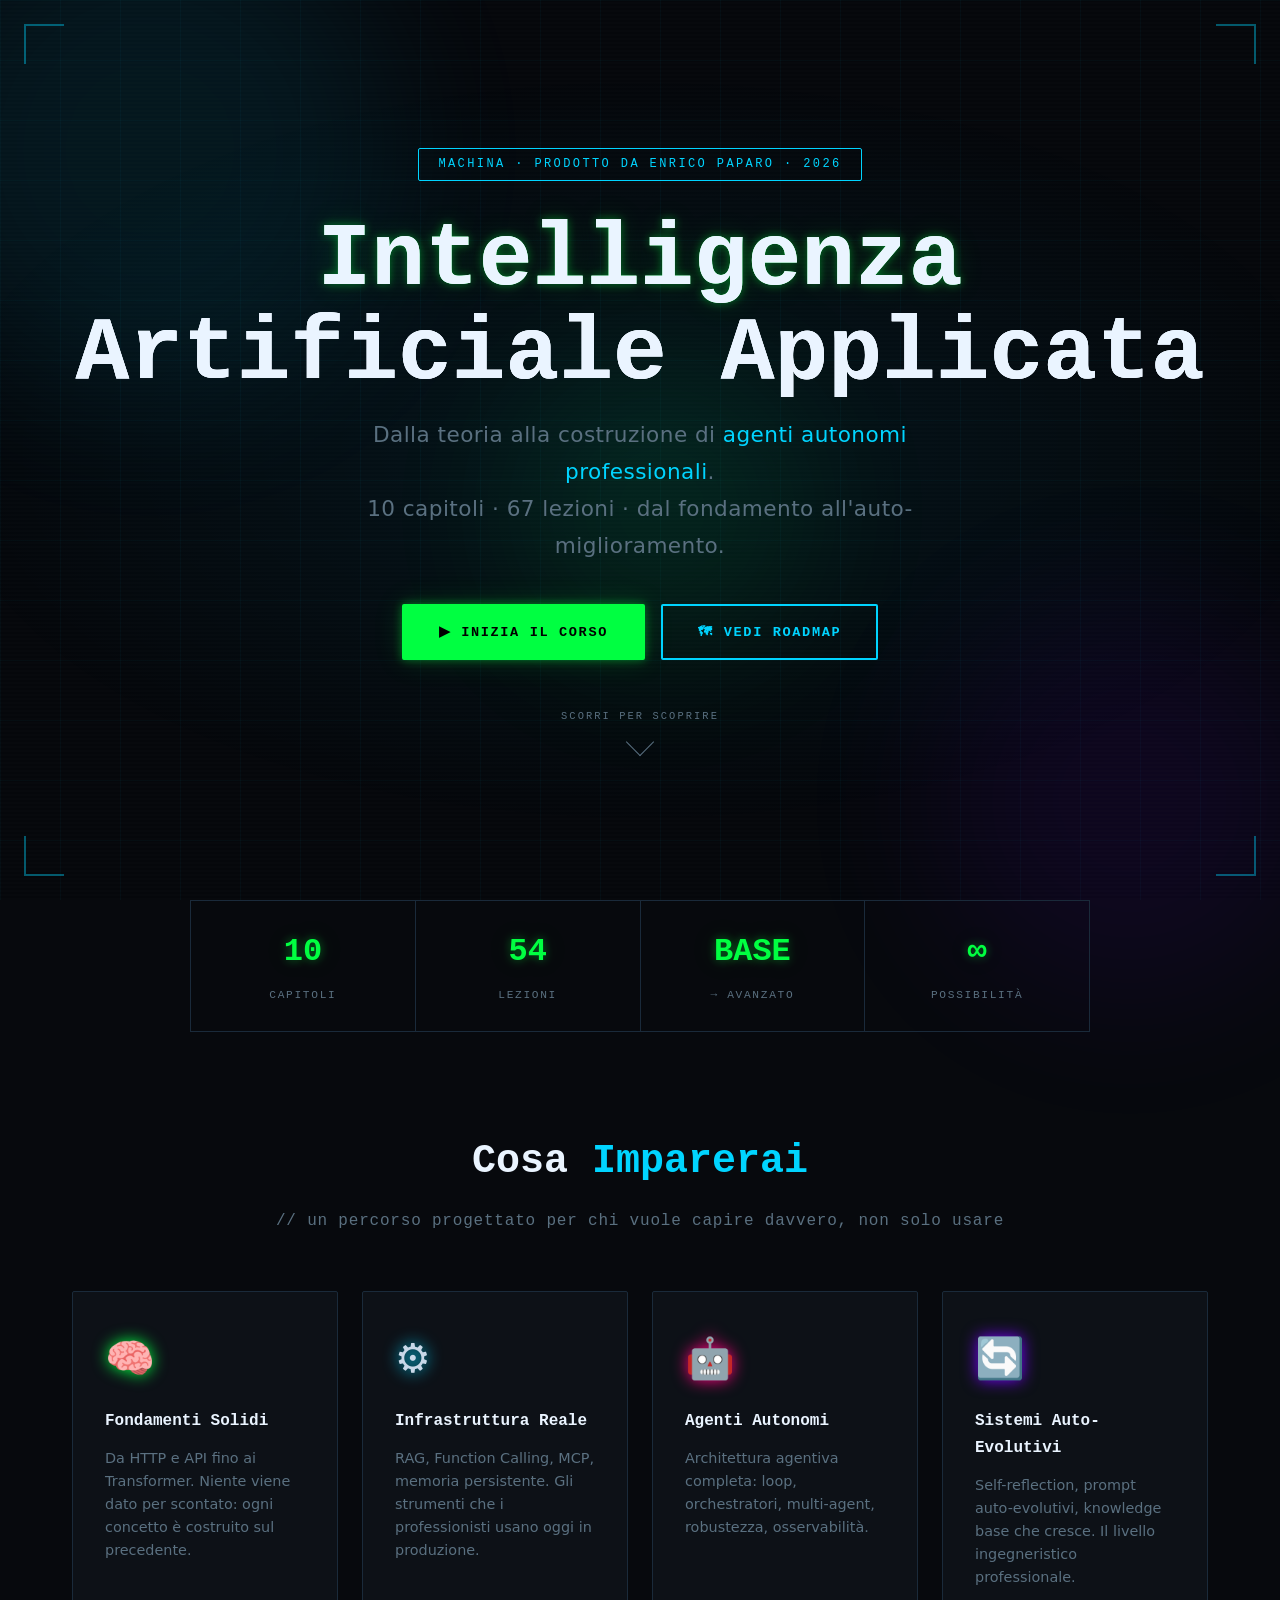
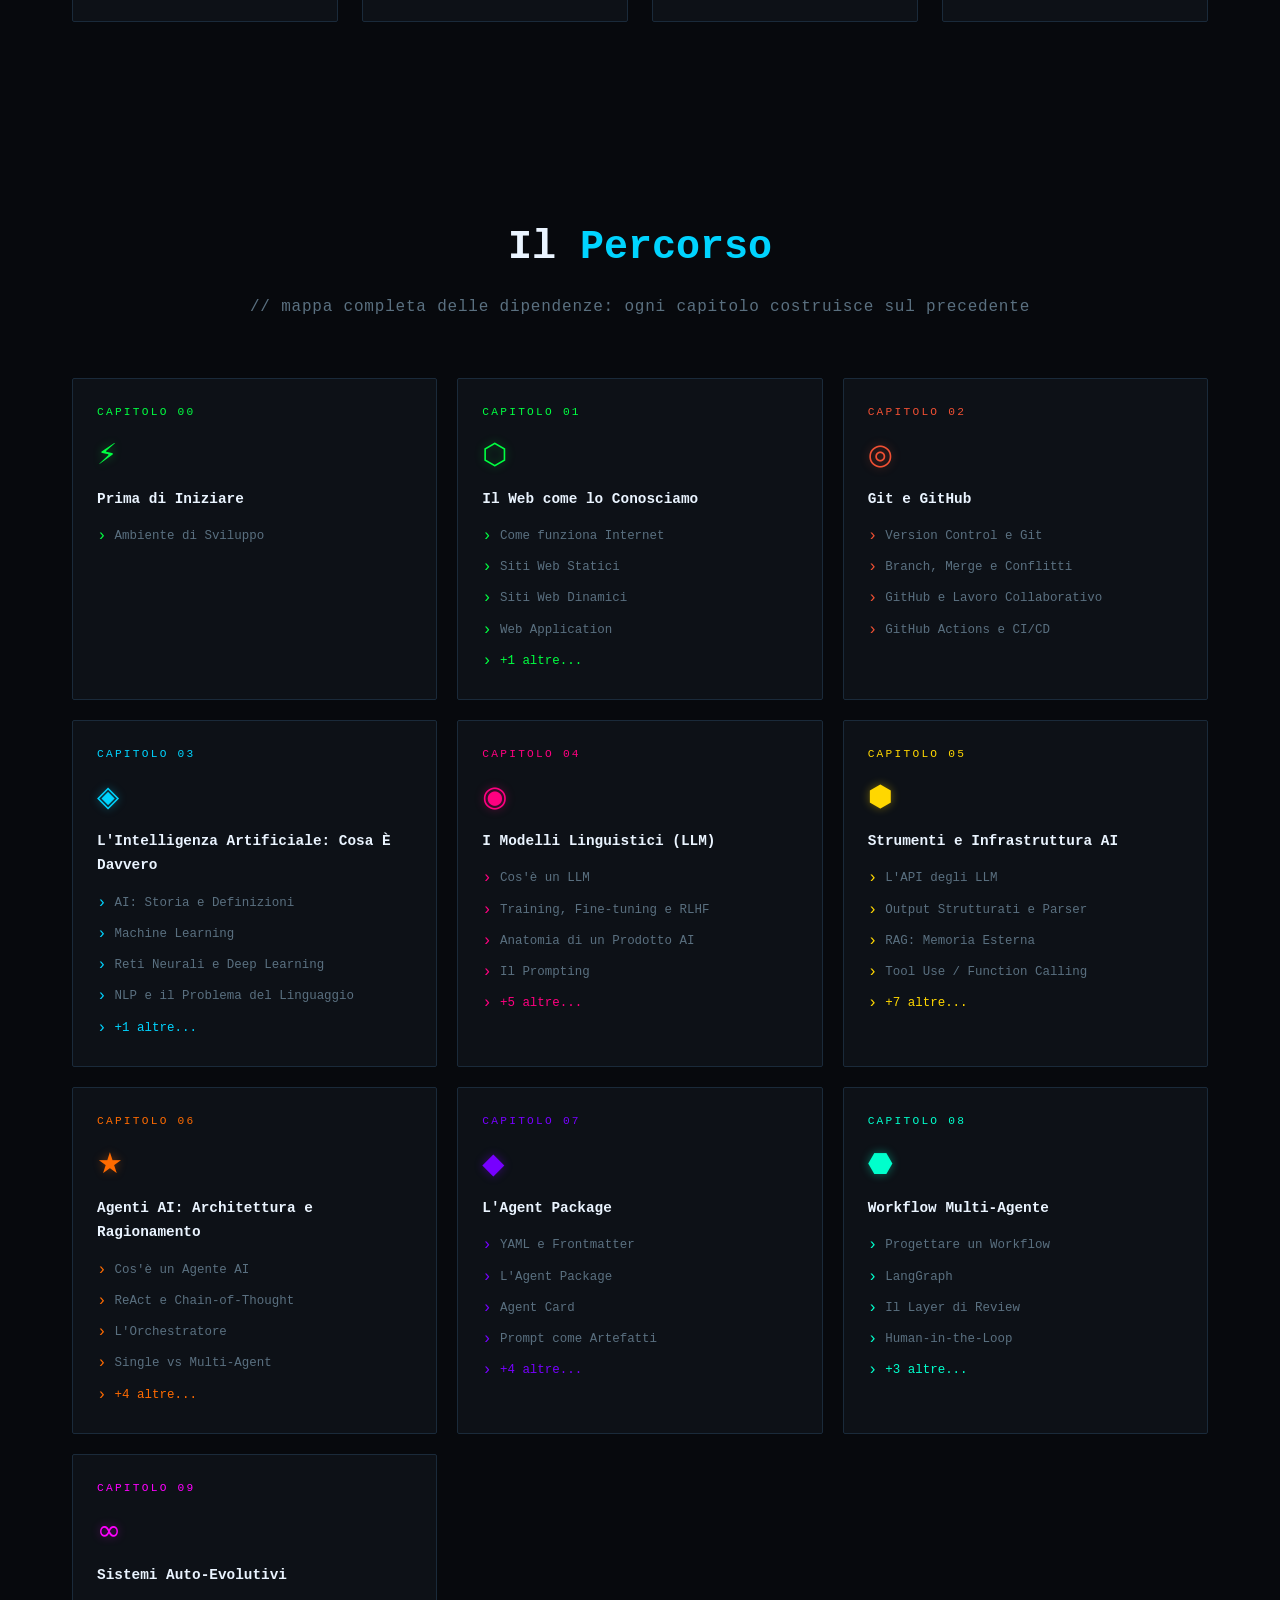
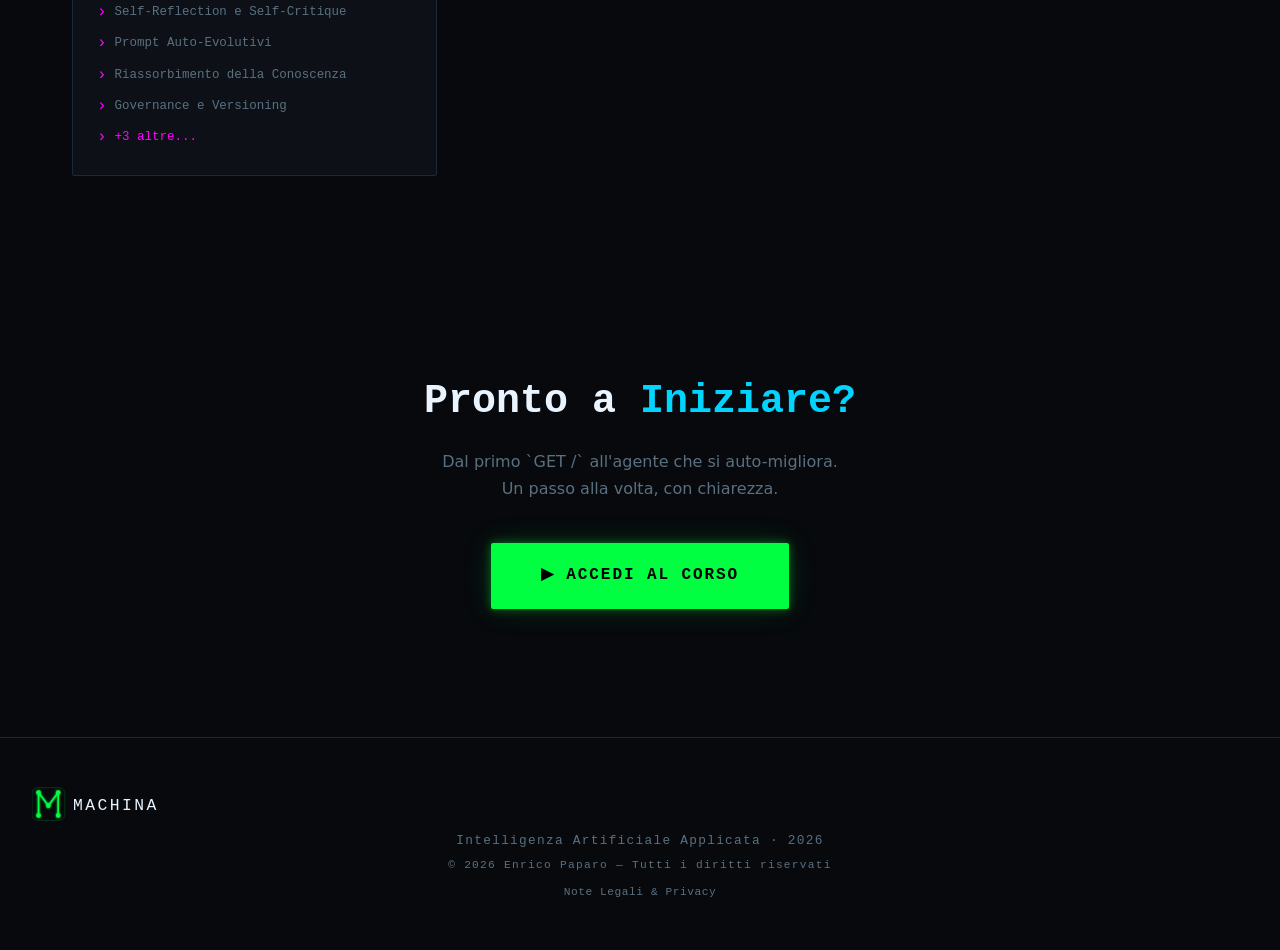
==== commit adf6a911: "Add MACHINA logo SVG and favicon Neural-network "M" icon (5 nodes, circuit traces, green glow) used " ====
--- a/index.html
+++ b/index.html
@@ -5,6 +5,7 @@
   <meta name="viewport" content="width=device-width, initial-scale=1.0">
   <title>MACHINA — Intelligenza Artificiale Applicata</title>
   <meta name="description" content="Intelligenza Artificiale Applicata: dalla teoria alla costruzione di agenti professionali. 9 capitoli, 64 lezioni.">
+  <link rel="icon" type="image/svg+xml" href="favicon.svg">
   <link rel="stylesheet" href="assets/style.css">
   <style>
     /* Landing-only extras */
@@ -209,7 +210,9 @@
 
 <!-- ══ FOOTER ═══════════════════════════════════════════════════ -->
 <footer class="site-footer">
-  <div class="logo-text">MACHINA</div>
+  <div class="logo-text">
+    <img src="assets/logo.svg" alt="MACHINA" class="footer-logo-img">
+  </div>
   <div style="margin-top:.5rem">Intelligenza Artificiale Applicata · 2026</div>
   <div style="margin-top:.25rem;font-size:.7rem;color:var(--text-dim)">© 2026 Enrico Paparo — Tutti i diritti riservati</div>
   <div style="margin-top:.5rem;font-size:.7rem">
--- a/assets/style.css
+++ b/assets/style.css
@@ -459,6 +459,7 @@
   letter-spacing: .1em;
 }
 .site-footer .logo-text { color: var(--cyan); font-family: 'Orbitron', monospace; }
+.footer-logo-img { height: 36px; width: auto; display: block; }
 
 
 /* ╔══════════════════════════════════════════════════════════╗
@@ -495,7 +496,10 @@
   text-decoration: none;
   letter-spacing: .05em;
   white-space: nowrap;
-}
+  display: flex;
+  align-items: center;
+}
+.header-logo-img { height: 32px; width: auto; }
 
 .header-logo span { color: var(--text-dim); font-weight: 400; }
 
@@ -643,6 +647,25 @@
 .lesson-link:hover .lesson-dot  { background: var(--chap-color, var(--cyan)); }
 .lesson-link.active .lesson-dot { background: var(--green); box-shadow: 0 0 6px var(--green); }
 
+/* ── Sidebar Search ────────────────────────────────────────── */
+.sidebar-search {
+  padding: .75rem 1rem .5rem;
+}
+.sidebar-search input {
+  width: 100%;
+  background: var(--bg3);
+  border: 1px solid var(--border);
+  border-radius: 2px;
+  color: var(--text);
+  font-family: 'Share Tech Mono', monospace;
+  font-size: .78rem;
+  padding: .5rem .75rem;
+  outline: none;
+  transition: border-color .2s;
+}
+.sidebar-search input::placeholder { color: var(--text-dim); }
+.sidebar-search input:focus { border-color: var(--cyan); }
+
 /* ── Roadmap Button ────────────────────────────────────────── */
 .sidebar-roadmap-btn {
   display: flex; align-items: center; gap: .75rem;
@@ -694,6 +717,21 @@
 .meta-tag.duration { color: var(--cyan); border-color: var(--cyan)44; }
 .meta-tag.chapter { color: var(--green); border-color: var(--green)44; }
 .meta-tag.progress { color: var(--text-dim); border-color: var(--border); margin-left: auto; }
+
+/* Prerequisites row */
+.meta-prereqs {
+  display: flex; flex-wrap: wrap; align-items: center; gap: .5rem;
+  margin-bottom: 1.5rem;
+  font-family: 'Share Tech Mono', monospace;
+  font-size: .7rem;
+}
+.prereq-label { color: var(--text-dim); letter-spacing: .06em; }
+.meta-tag.prereq {
+  color: var(--cyan); border-color: var(--cyan)44;
+  cursor: pointer; text-decoration: none;
+  transition: background .15s;
+}
+.meta-tag.prereq:hover { background: rgba(0,212,255,.08); }
 
 /* ── Markdown Content ──────────────────────────────────────── */
 .md-content h1 {
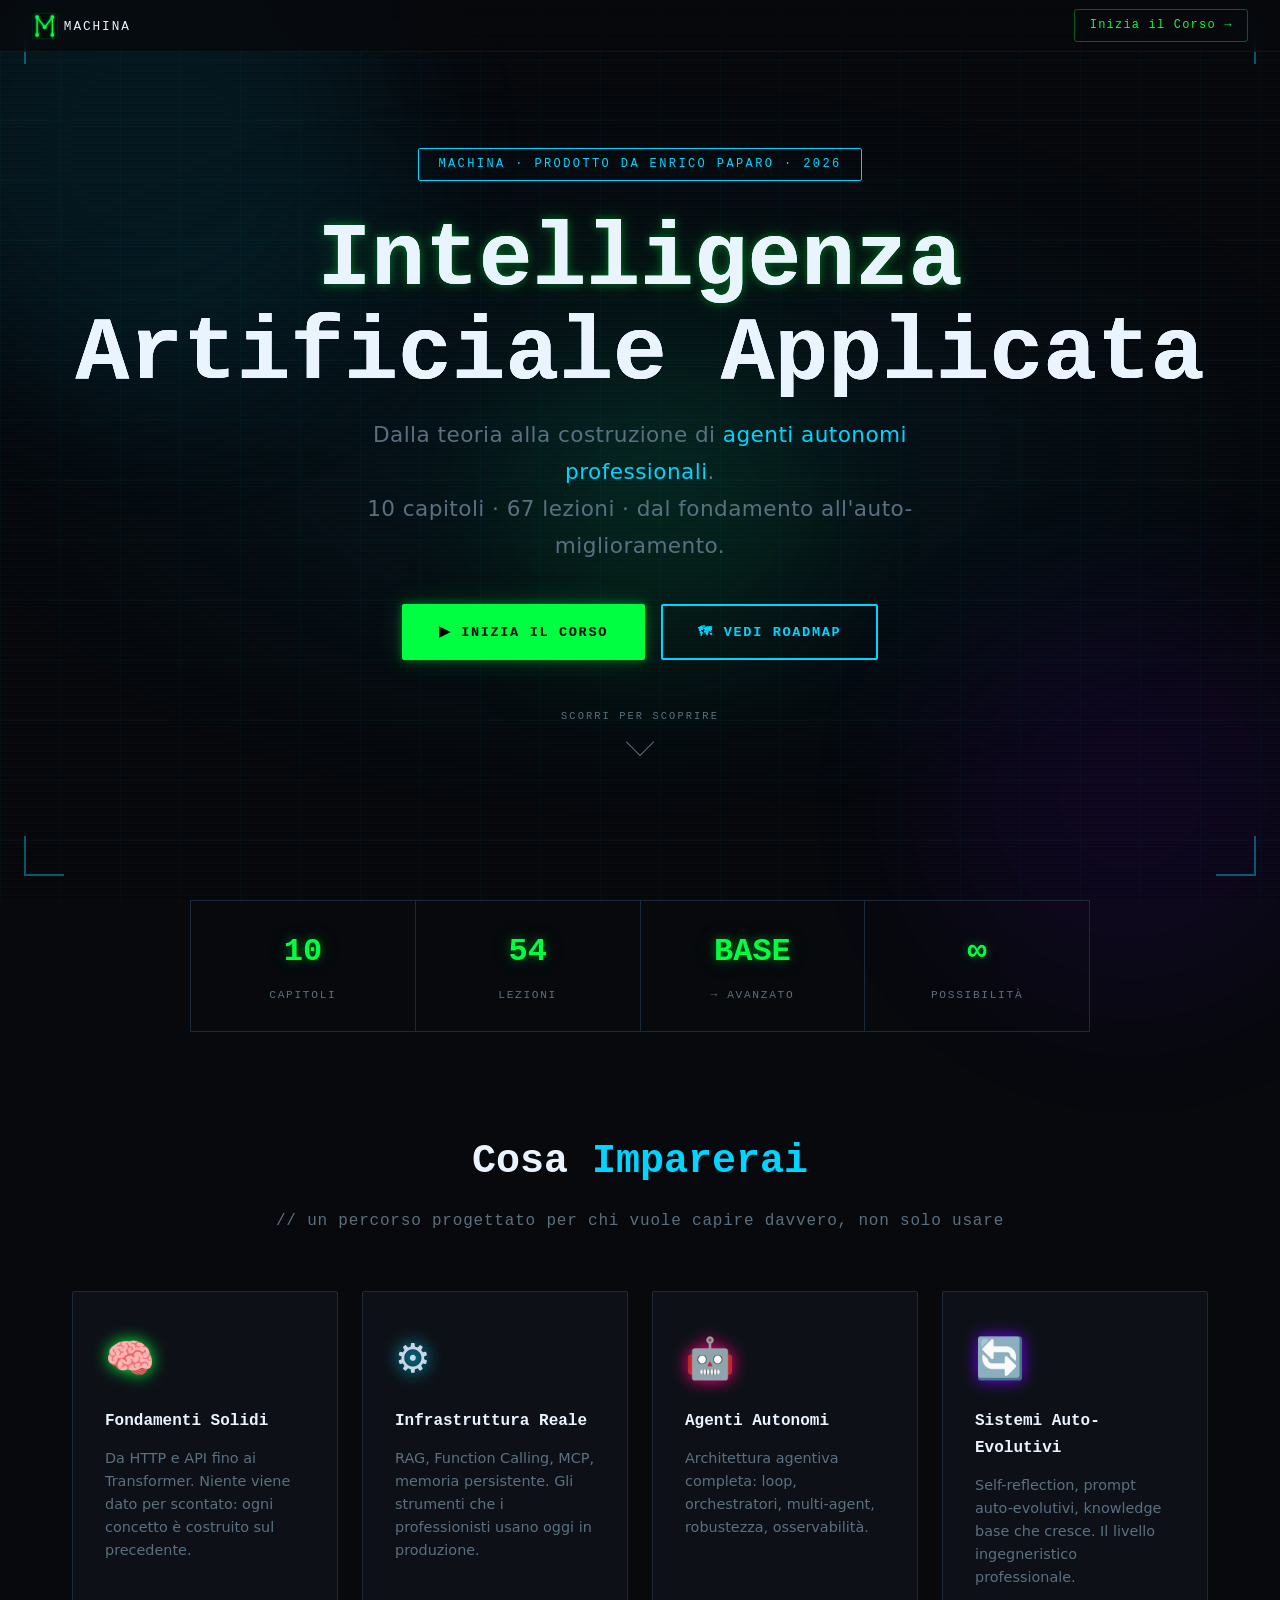
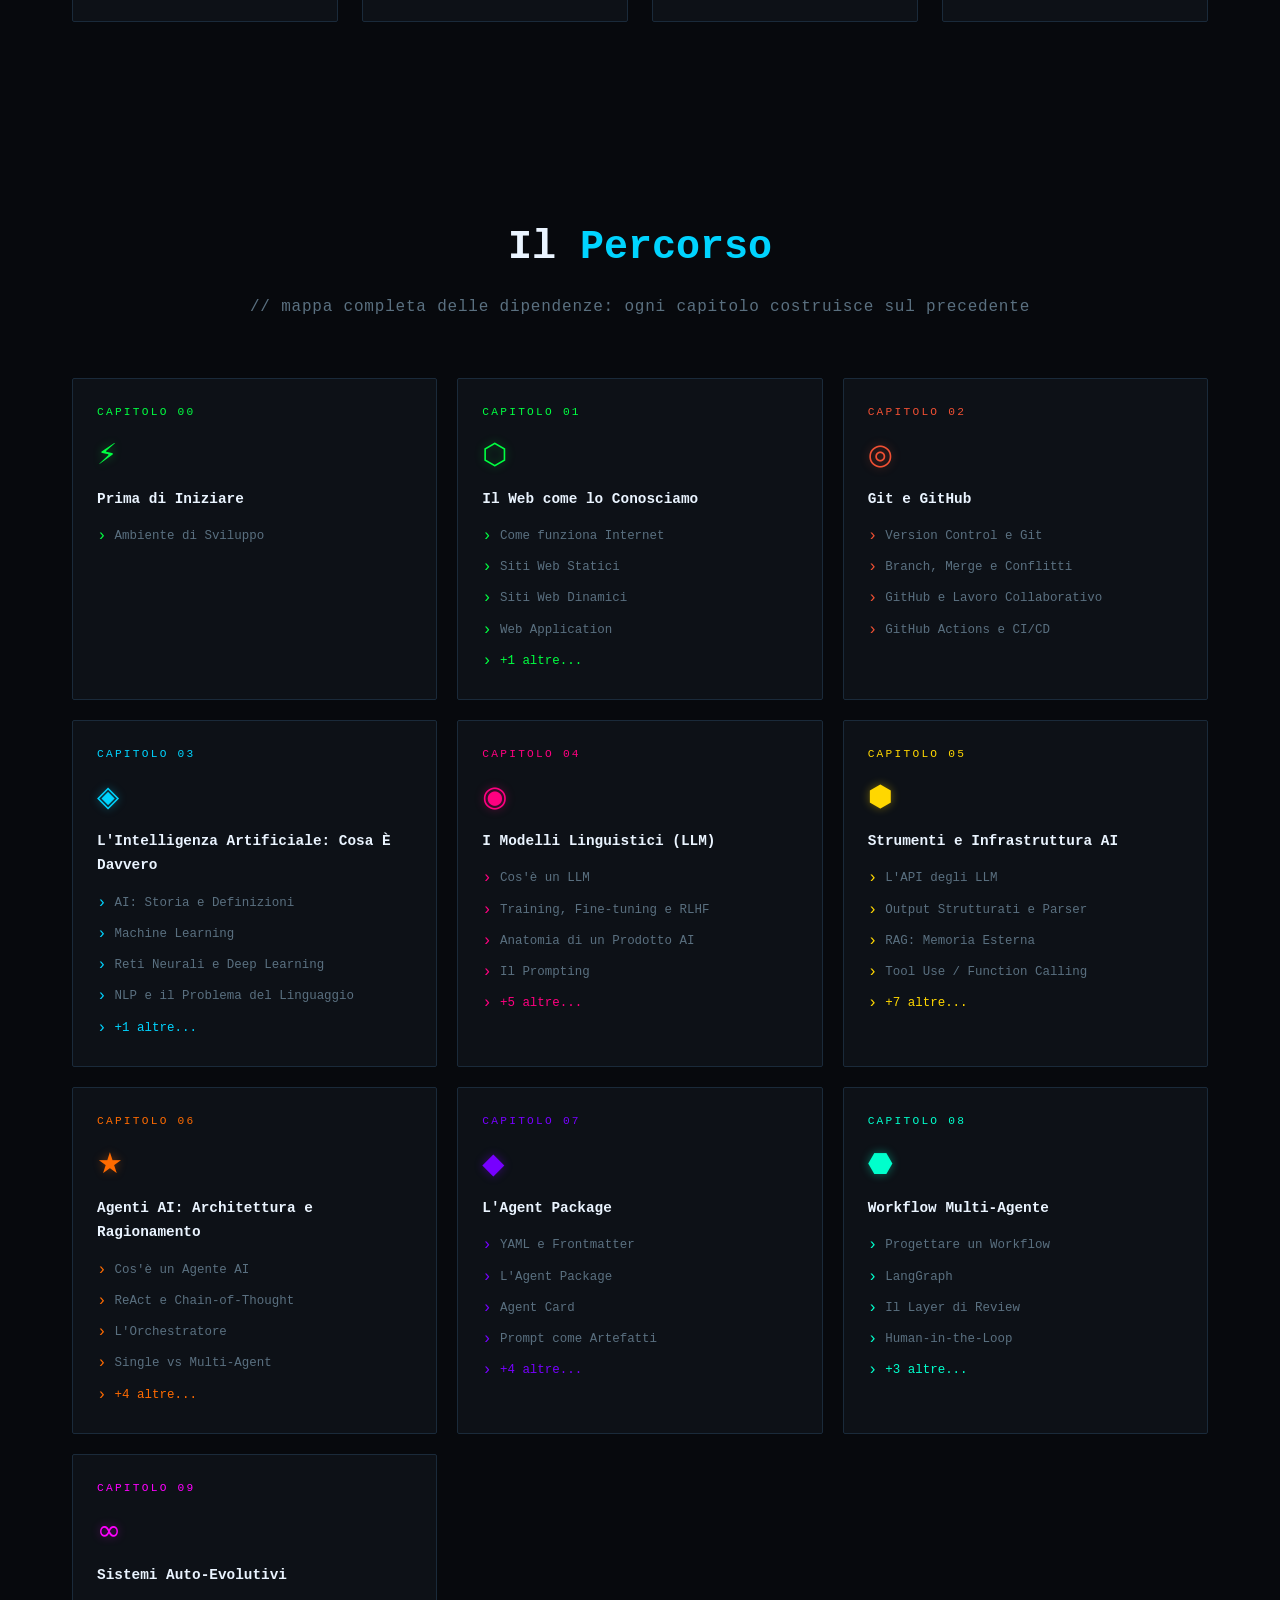
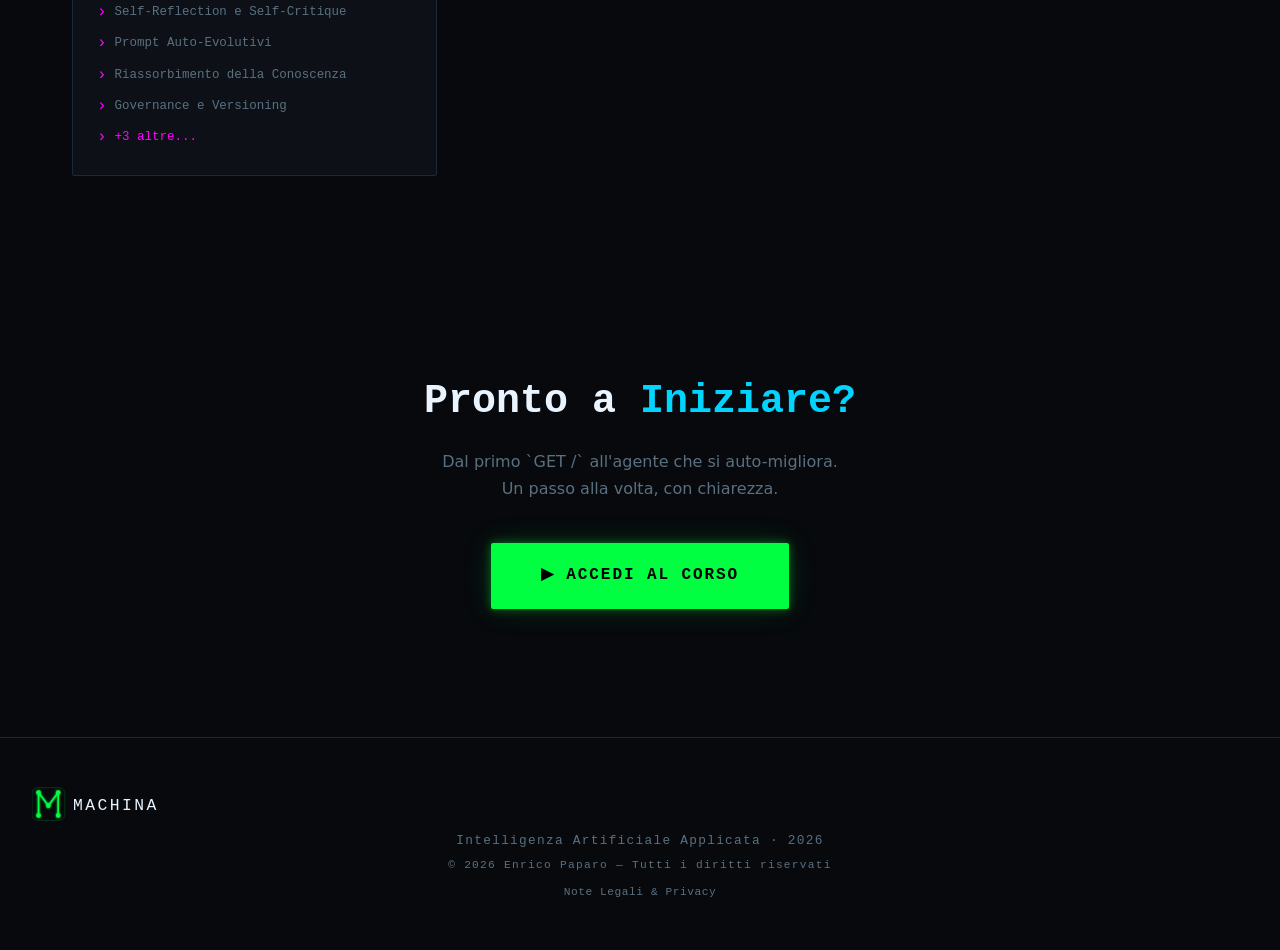
==== commit f397cffe: "Add landing page top nav with logo Fixed minimal navbar (backdrop blur) with MACHINA logo on the lef" ====
--- a/index.html
+++ b/index.html
@@ -9,6 +9,36 @@
   <link rel="stylesheet" href="assets/style.css">
   <style>
     /* Landing-only extras */
+    .landing-nav {
+      position: fixed;
+      top: 0; left: 0; right: 0;
+      z-index: 100;
+      display: flex;
+      align-items: center;
+      justify-content: space-between;
+      padding: 0 2rem;
+      height: 52px;
+      background: rgba(7, 9, 13, 0.75);
+      backdrop-filter: blur(12px);
+      -webkit-backdrop-filter: blur(12px);
+      border-bottom: 1px solid rgba(0, 255, 65, 0.08);
+    }
+    .landing-nav-logo { height: 28px; width: auto; }
+    .landing-nav-cta {
+      font-family: 'Share Tech Mono', monospace;
+      font-size: .75rem;
+      letter-spacing: .1em;
+      color: var(--green);
+      text-decoration: none;
+      border: 1px solid rgba(0, 255, 65, 0.35);
+      padding: .35rem .9rem;
+      border-radius: 3px;
+      transition: background .2s, box-shadow .2s;
+    }
+    .landing-nav-cta:hover {
+      background: rgba(0, 255, 65, 0.08);
+      box-shadow: var(--glow-green);
+    }
     .hero-scroll-hint {
       position: absolute;
       bottom: 2rem;
@@ -96,6 +126,12 @@
   </style>
 </head>
 <body>
+
+<!-- ══ TOP NAV ══════════════════════════════════════════════════ -->
+<nav class="landing-nav">
+  <img src="assets/logo.svg" alt="MACHINA" class="landing-nav-logo">
+  <a href="corso.html" class="landing-nav-cta">Inizia il Corso →</a>
+</nav>
 
 <!-- Background layers -->
 <div class="grid-bg"></div>
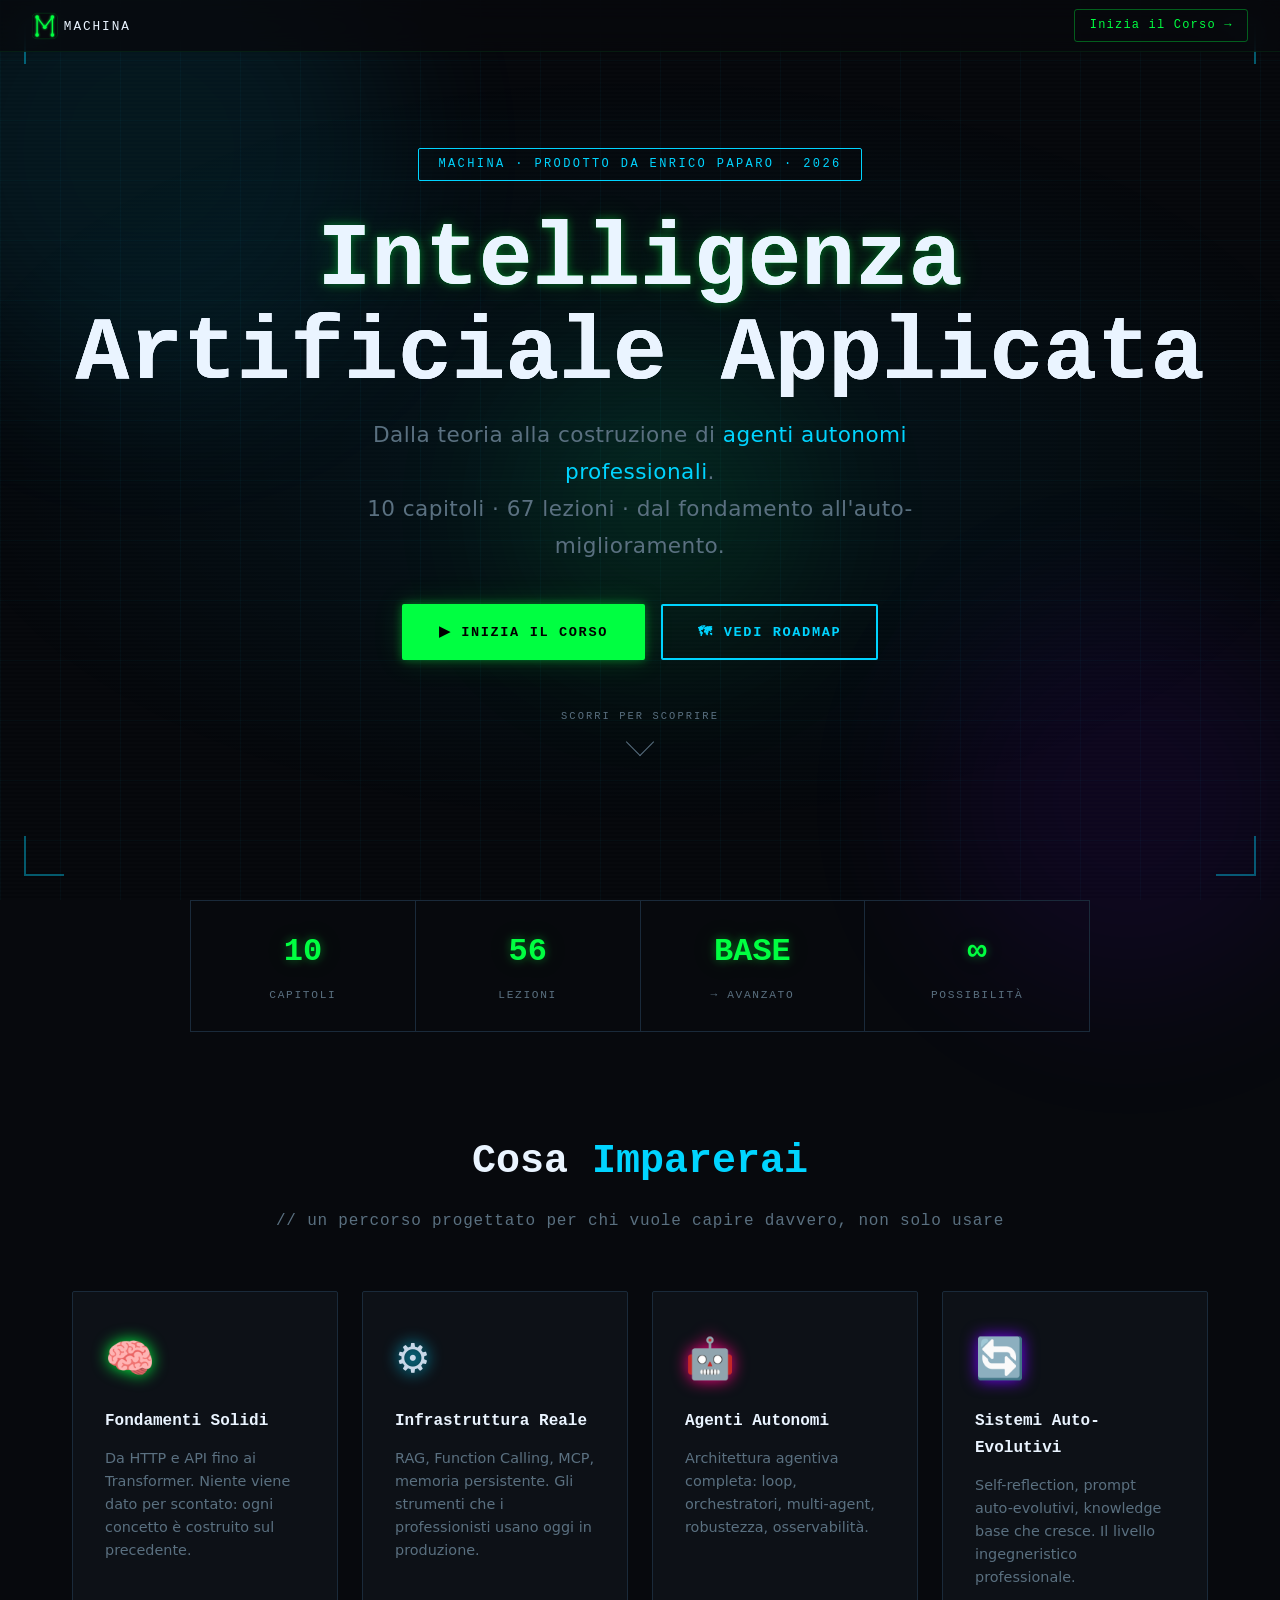
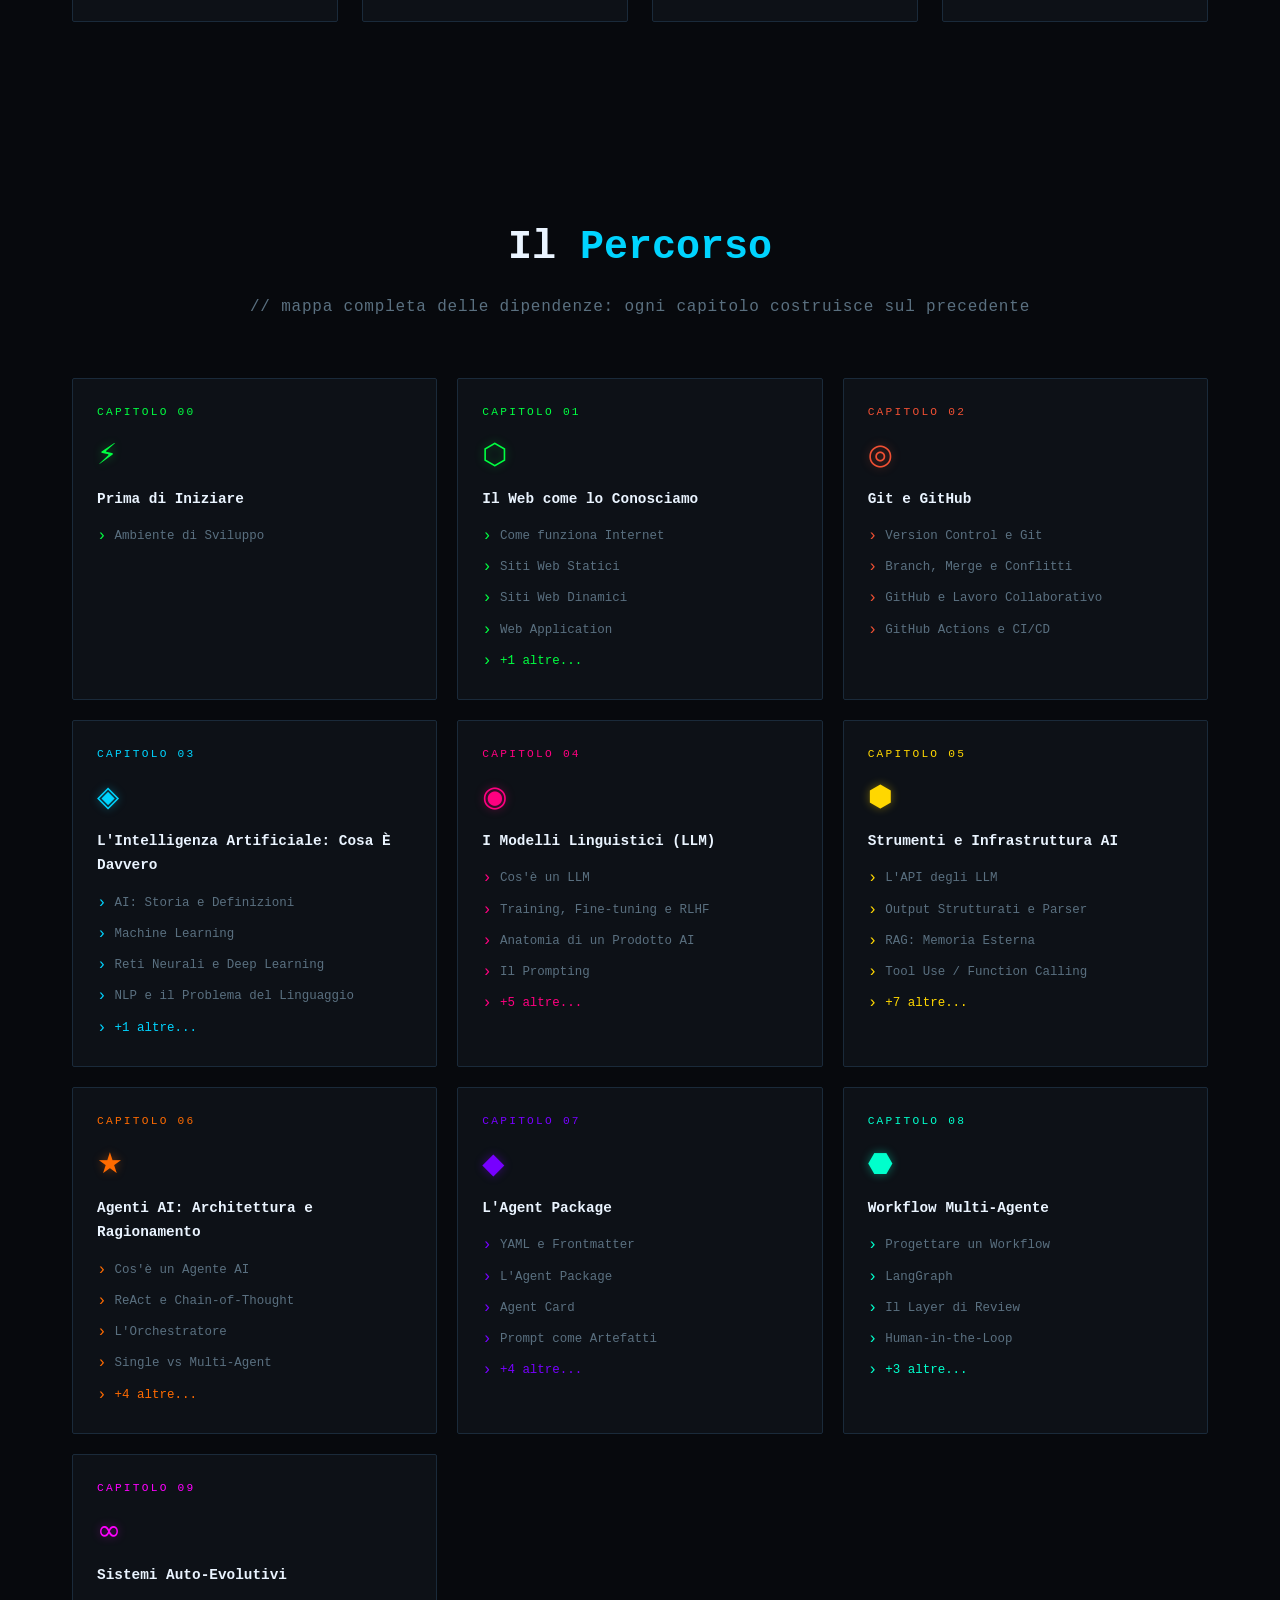
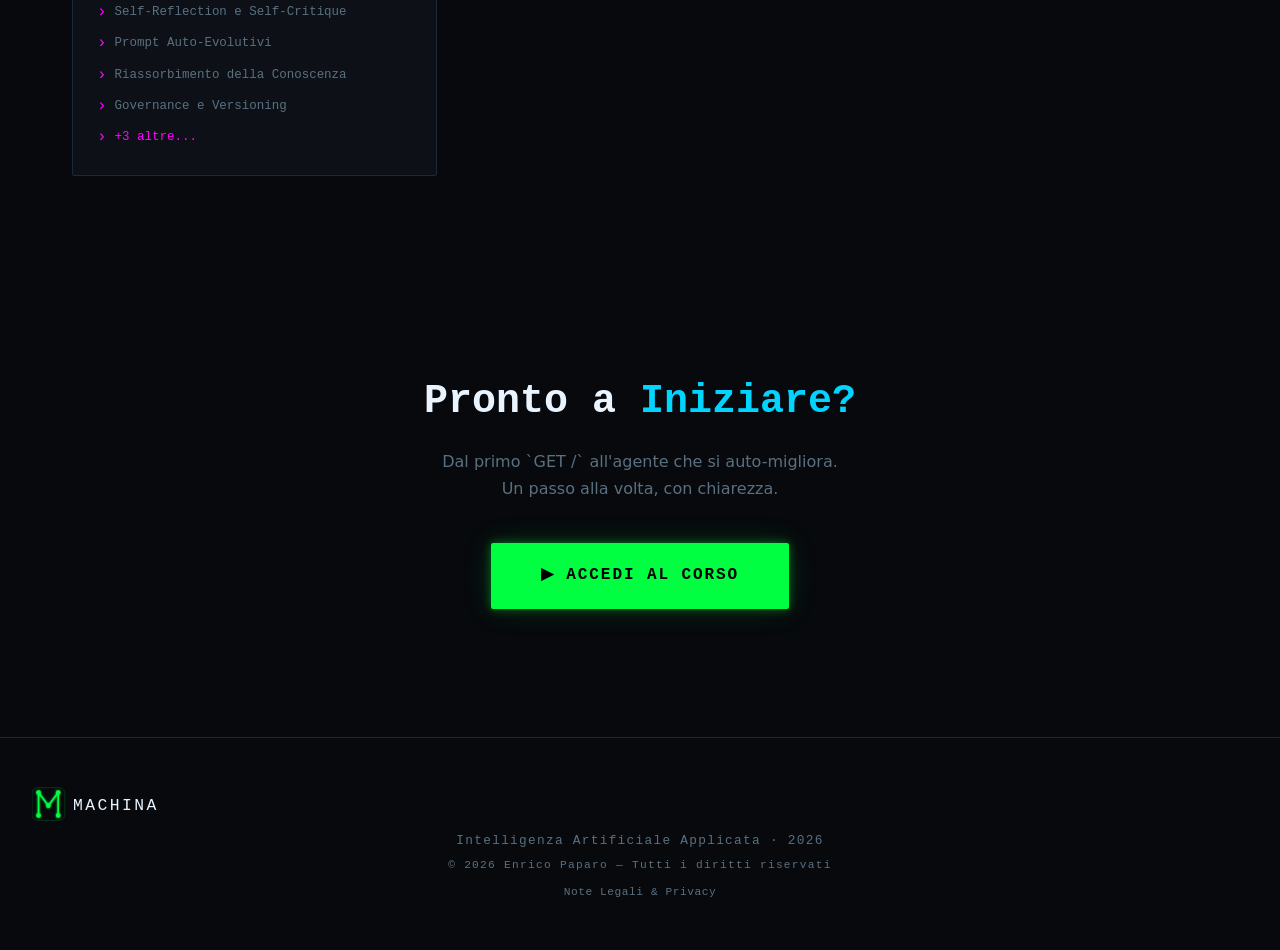
==== commit 4e43d59c: "Bonifica integrità: numerazione capitoli, riferimenti incrociati e conteggi Dopo l'inserimento del c" ====
--- a/index.html
+++ b/index.html
@@ -4,7 +4,7 @@
   <meta charset="UTF-8">
   <meta name="viewport" content="width=device-width, initial-scale=1.0">
   <title>MACHINA — Intelligenza Artificiale Applicata</title>
-  <meta name="description" content="Intelligenza Artificiale Applicata: dalla teoria alla costruzione di agenti professionali. 9 capitoli, 64 lezioni.">
+  <meta name="description" content="Intelligenza Artificiale Applicata: dalla teoria alla costruzione di agenti professionali. 10 capitoli, 67 lezioni.">
   <link rel="icon" type="image/svg+xml" href="favicon.svg">
   <link rel="stylesheet" href="assets/style.css">
   <style>
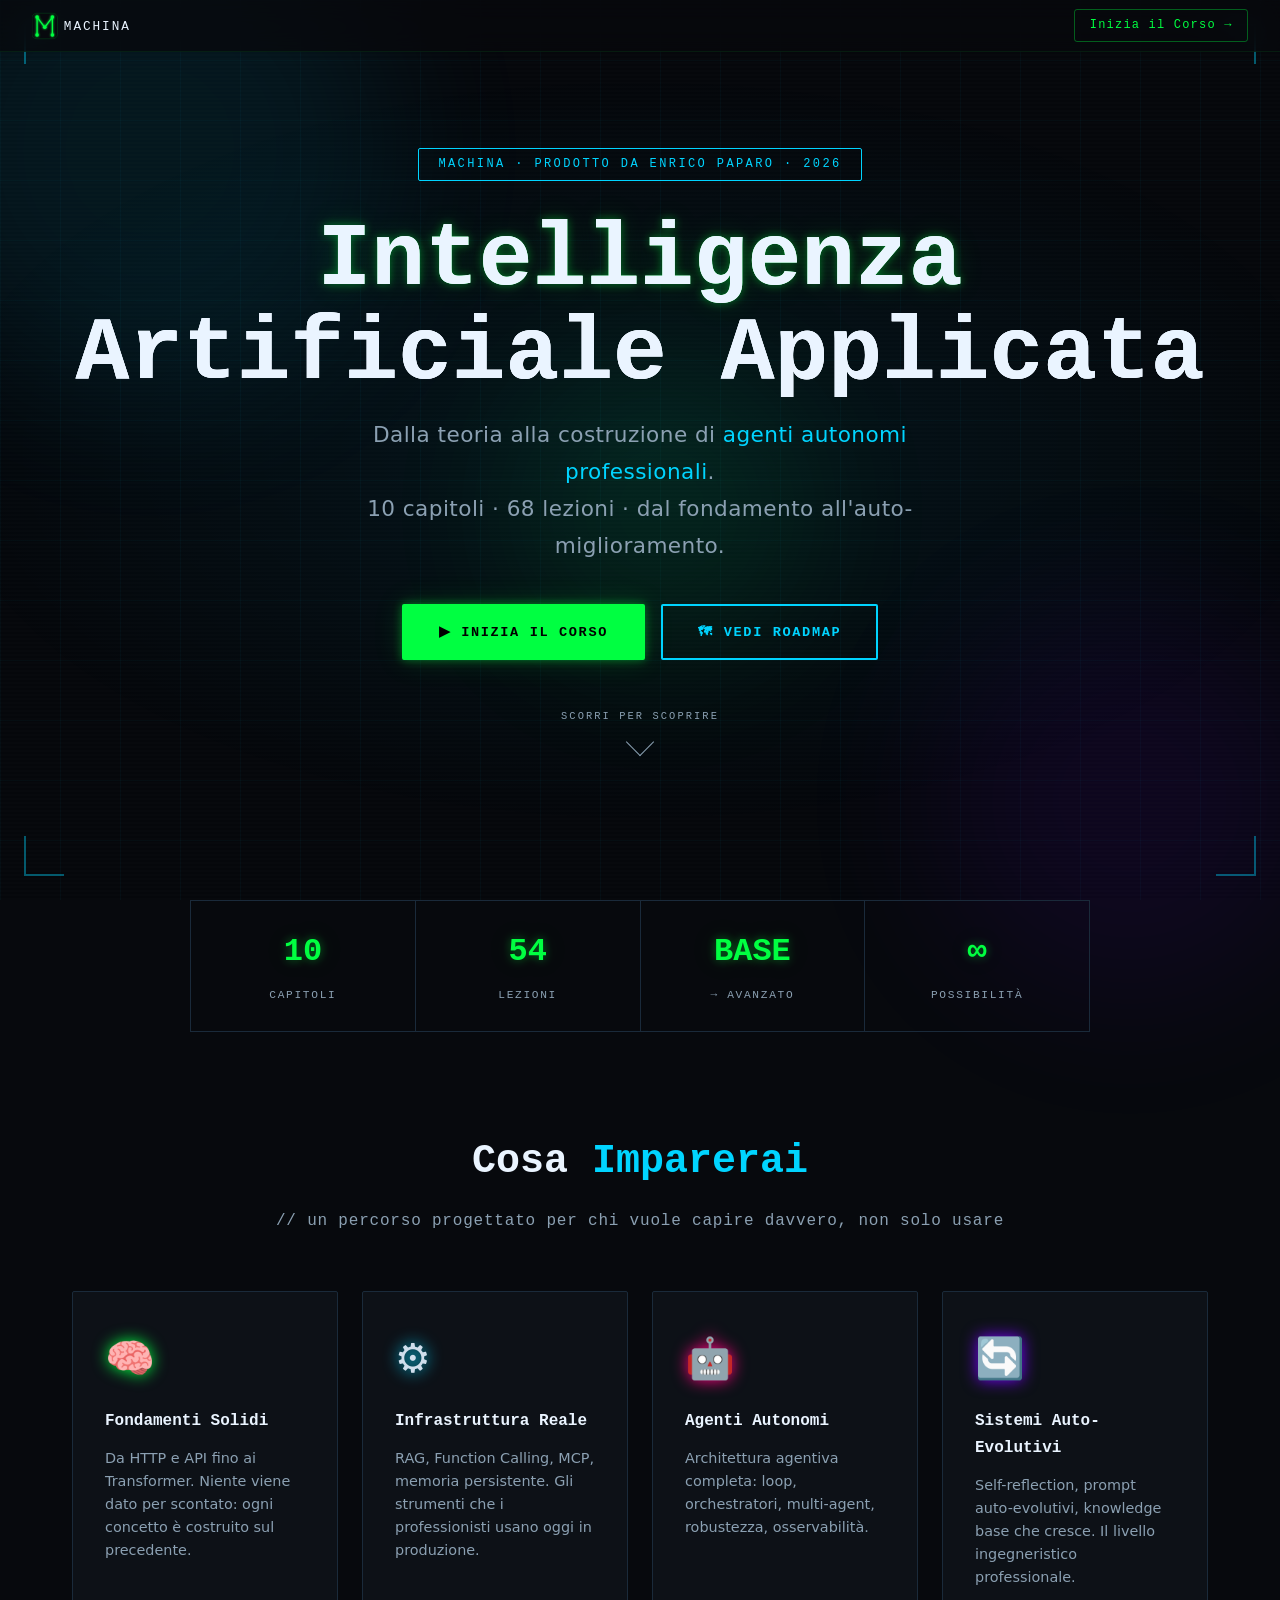
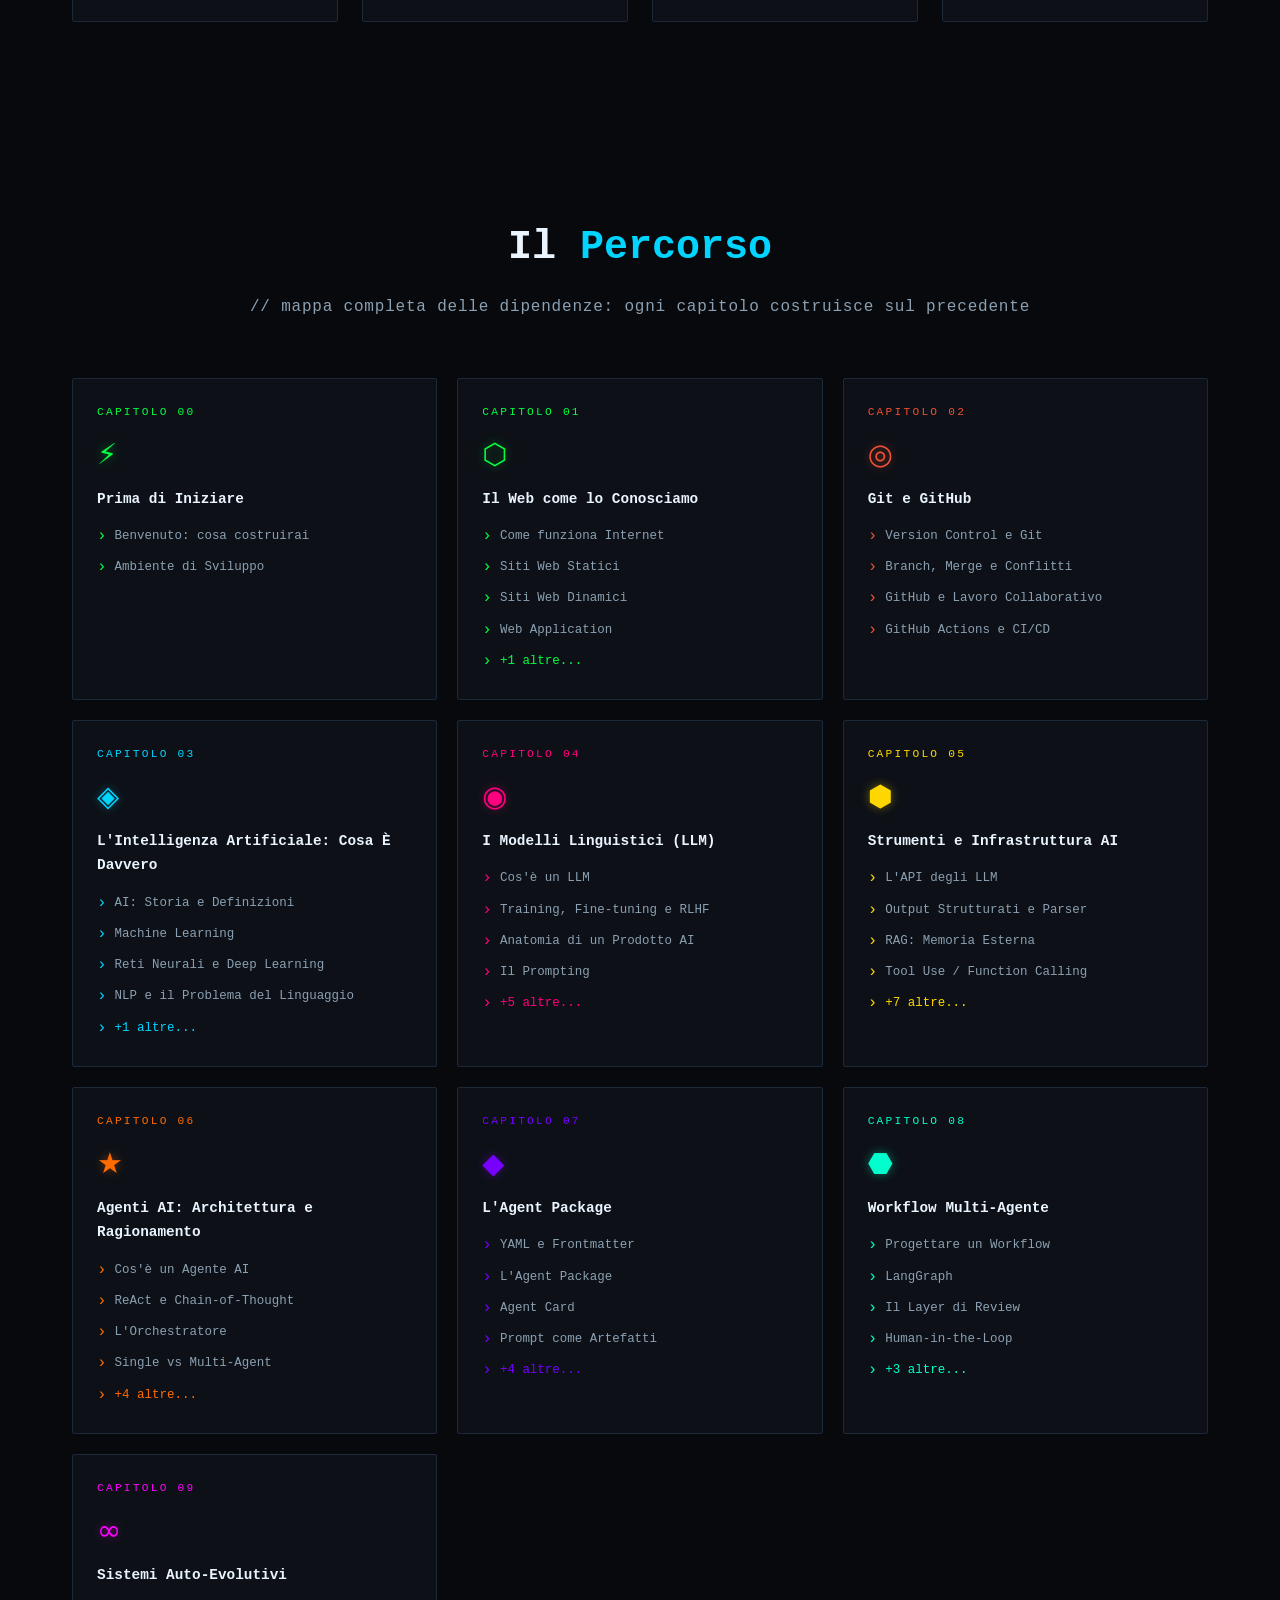
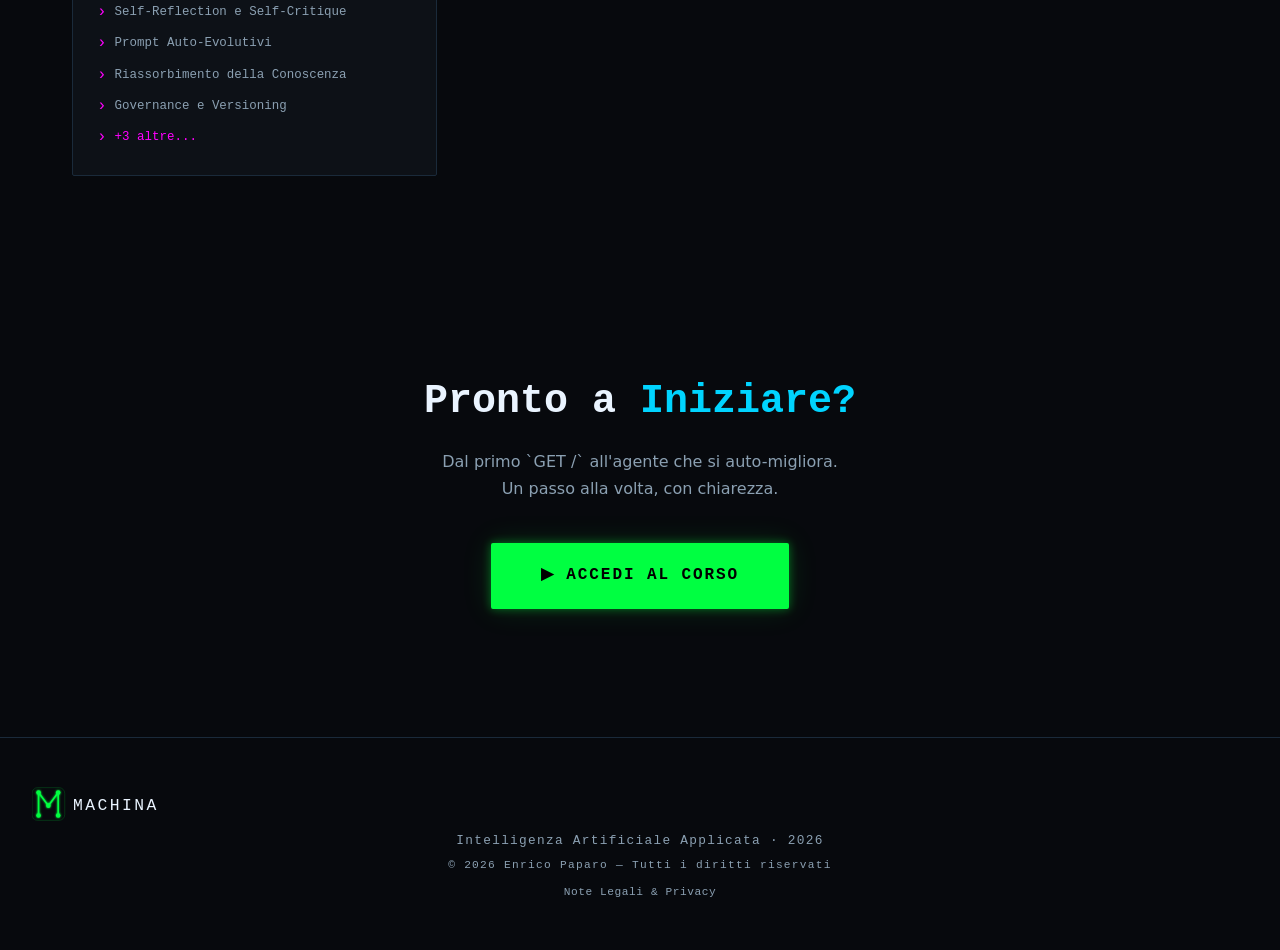
==== commit 68e7f7f1: "Aggancio motivazionale: lezione hook (Cap. 0) e percorso Core Superiori Per non perdere gli studenti" ====
--- a/index.html
+++ b/index.html
@@ -4,7 +4,7 @@
   <meta charset="UTF-8">
   <meta name="viewport" content="width=device-width, initial-scale=1.0">
   <title>MACHINA — Intelligenza Artificiale Applicata</title>
-  <meta name="description" content="Intelligenza Artificiale Applicata: dalla teoria alla costruzione di agenti professionali. 10 capitoli, 67 lezioni.">
+  <meta name="description" content="Intelligenza Artificiale Applicata: dalla teoria alla costruzione di agenti professionali. 10 capitoli, 68 lezioni.">
   <link rel="icon" type="image/svg+xml" href="favicon.svg">
   <link rel="stylesheet" href="assets/style.css">
   <style>
@@ -155,7 +155,7 @@
 
   <p class="hero-sub">
     Dalla teoria alla costruzione di <em>agenti autonomi professionali</em>.<br>
-    10 capitoli · 67 lezioni · dal fondamento all'auto-miglioramento.
+    10 capitoli · 68 lezioni · dal fondamento all'auto-miglioramento.
   </p>
 
   <div class="hero-cta">
@@ -176,7 +176,7 @@
     <span class="stat-label">Capitoli</span>
   </div>
   <div class="stat">
-    <span class="stat-num" data-target="67">0</span>
+    <span class="stat-num" data-target="68">0</span>
     <span class="stat-label">Lezioni</span>
   </div>
   <div class="stat">
@@ -302,7 +302,7 @@
   const MANIFEST_DATA = {
     roadmap: [
       { id:'capitolo-00-setup', numero:0, titolo:'Prima di Iniziare', icona:'⚡', colore:'#00ff41',
-        lezioni: [{titolo:'Ambiente di Sviluppo'}] },
+        lezioni: [{titolo:'Benvenuto: cosa costruirai'},{titolo:'Ambiente di Sviluppo'}] },
       { id:'capitolo-01-il-web', numero:1, titolo:'Il Web come lo Conosciamo', icona:'⬡', colore:'#00ff41',
         lezioni: [{titolo:'Come funziona Internet'},{titolo:'Siti Web Statici'},{titolo:'Siti Web Dinamici'},{titolo:'Web Application'},{titolo:'Le API'}] },
       { id:'capitolo-02-git-github', numero:2, titolo:'Git e GitHub', icona:'◎', colore:'#f05033',
--- a/assets/style.css
+++ b/assets/style.css
@@ -15,8 +15,8 @@
   --orange:      #ff6b00;
   --magenta:     #ff00ff;
   --teal:        #00ffcc;
-  --text:        #c8d8e8;
-  --text-dim:    #5a7080;
+  --text:        #cfdeec;
+  --text-dim:    #8ba0b2;  /* schiarito per contrasto WCAG AA su sfondo scuro */
   --text-bright: #eaf4ff;
   --sidebar-w:   300px;
   --header-h:    64px;
@@ -666,6 +666,32 @@
 .sidebar-search input::placeholder { color: var(--text-dim); }
 .sidebar-search input:focus { border-color: var(--cyan); }
 
+/* ── Filtro / badge "Percorso Core" ───────────────────────────── */
+.core-filter {
+  display: flex; align-items: center; gap: .4rem;
+  margin-top: .55rem;
+  font-family: 'Share Tech Mono', monospace;
+  font-size: .72rem;
+  color: var(--text-dim);
+  cursor: pointer;
+  user-select: none;
+}
+.core-filter input { accent-color: var(--gold); cursor: pointer; }
+.core-filter .core-star { color: var(--gold); }
+.lesson-core-badge {
+  margin-left: auto;
+  color: var(--gold);
+  font-size: .8rem;
+  line-height: 1;
+  flex: 0 0 auto;
+}
+.meta-tag.core {
+  color: var(--gold);
+  border-color: var(--gold);
+  background: rgba(255,215,0,.06);
+  letter-spacing: .06em;
+}
+
 /* ── Roadmap Button ────────────────────────────────────────── */
 .sidebar-roadmap-btn {
   display: flex; align-items: center; gap: .75rem;
@@ -704,7 +730,7 @@
   display: flex; flex-wrap: wrap; align-items: center; gap: .75rem;
   margin-bottom: 2rem;
   font-family: 'Share Tech Mono', monospace;
-  font-size: .72rem;
+  font-size: .8rem;
   color: var(--text-dim);
   letter-spacing: .08em;
 }
@@ -723,7 +749,7 @@
   display: flex; flex-wrap: wrap; align-items: center; gap: .5rem;
   margin-bottom: 1.5rem;
   font-family: 'Share Tech Mono', monospace;
-  font-size: .7rem;
+  font-size: .78rem;
 }
 .prereq-label { color: var(--text-dim); letter-spacing: .06em; }
 .meta-tag.prereq {
@@ -786,11 +812,14 @@
   margin: 1.5rem 0 .5rem;
 }
 
+.md-content {
+  font-size: 1.02rem;
+}
 .md-content p {
   margin-bottom: 1.25rem;
   color: var(--text);
-  font-size: .95rem;
-  line-height: 1.8;
+  font-size: 1.02rem;
+  line-height: 1.85;
 }
 
 .md-content strong { color: var(--text-bright); font-weight: 600; }
@@ -802,9 +831,9 @@
 .md-content ul, .md-content ol {
   margin: 1rem 0 1.25rem 1.5rem;
   color: var(--text);
-  font-size: .95rem;
-}
-.md-content li { margin-bottom: .4rem; line-height: 1.7; }
+  font-size: 1.02rem;
+}
+.md-content li { margin-bottom: .45rem; line-height: 1.75; }
 .md-content li::marker { color: var(--green); }
 
 .md-content blockquote {
@@ -1110,3 +1139,59 @@
   .site-header { padding: 0 1rem; gap: .75rem; }
   .header-breadcrumb { display: none; }
 }
+
+/* ╔══════════════════════════════════════════════════════════╗
+   ║  ACCESSIBILITÀ — Riduzione del movimento                   ║
+   ║  Rispetta la preferenza di sistema "riduci animazioni":    ║
+   ║  utile per disturbi vestibolari/fotosensibilità e in aula. ║
+   ╚══════════════════════════════════════════════════════════╝ */
+@media (prefers-reduced-motion: reduce) {
+  *, *::before, *::after {
+    animation-duration: 0.001ms !important;
+    animation-iteration-count: 1 !important;
+    transition-duration: 0.001ms !important;
+    scroll-behavior: auto !important;
+  }
+  html { scroll-behavior: auto; }
+  /* Sfondi/decori in costante movimento: fermati e attenuati */
+  .grid-bg { animation: none !important; }
+  .particles, .particle { display: none !important; }
+  .scroll-arrow { animation: none !important; }
+  .orb { animation: none !important; }
+  /* Glitch del titolo: niente effetto, testo stabile e leggibile */
+  .hero-title::before, .hero-title::after { display: none !important; }
+}
+
+/* ╔══════════════════════════════════════════════════════════╗
+   ║  STAMPA — dispense leggibili su carta (sfondo bianco)      ║
+   ╚══════════════════════════════════════════════════════════╝ */
+@media print {
+  :root { --text: #111; --text-dim: #444; --text-bright: #000; --border: #ccc; }
+  * { animation: none !important; transition: none !important;
+      box-shadow: none !important; text-shadow: none !important; }
+  body { background: #fff !important; color: #111 !important; }
+
+  /* Nascondi tutto ciò che non è contenuto della lezione */
+  .grid-bg, .orb, .particles, .sidebar, .sidebar-overlay,
+  .site-header, .site-footer, .landing-nav, .lesson-nav,
+  .hero-scroll-hint, .corner { display: none !important; }
+
+  .course-layout { display: block !important; }
+  .content-area { position: static !important; height: auto !important;
+    overflow: visible !important; background: #fff !important; }
+  .content-inner { max-width: 100% !important; padding: 0 !important; }
+
+  .md-content, .md-content p, .md-content li { color: #111 !important; }
+  .md-content h1, .md-content h2, .md-content h3 { color: #000 !important; }
+  .md-content a { color: #000 !important; text-decoration: underline; }
+  .md-content pre, .md-content code {
+    background: #f4f4f4 !important; color: #111 !important;
+    border: 1px solid #ddd; }
+  .md-content blockquote {
+    background: #f7f7f7 !important; border-left: 3px solid #888 !important; }
+
+  /* Espandi le soluzioni a scomparsa così finiscono sul foglio */
+  details { display: block !important; }
+  details > summary { display: none !important; }
+  details[open], details:not([open]) > *:not(summary) { display: block !important; }
+}
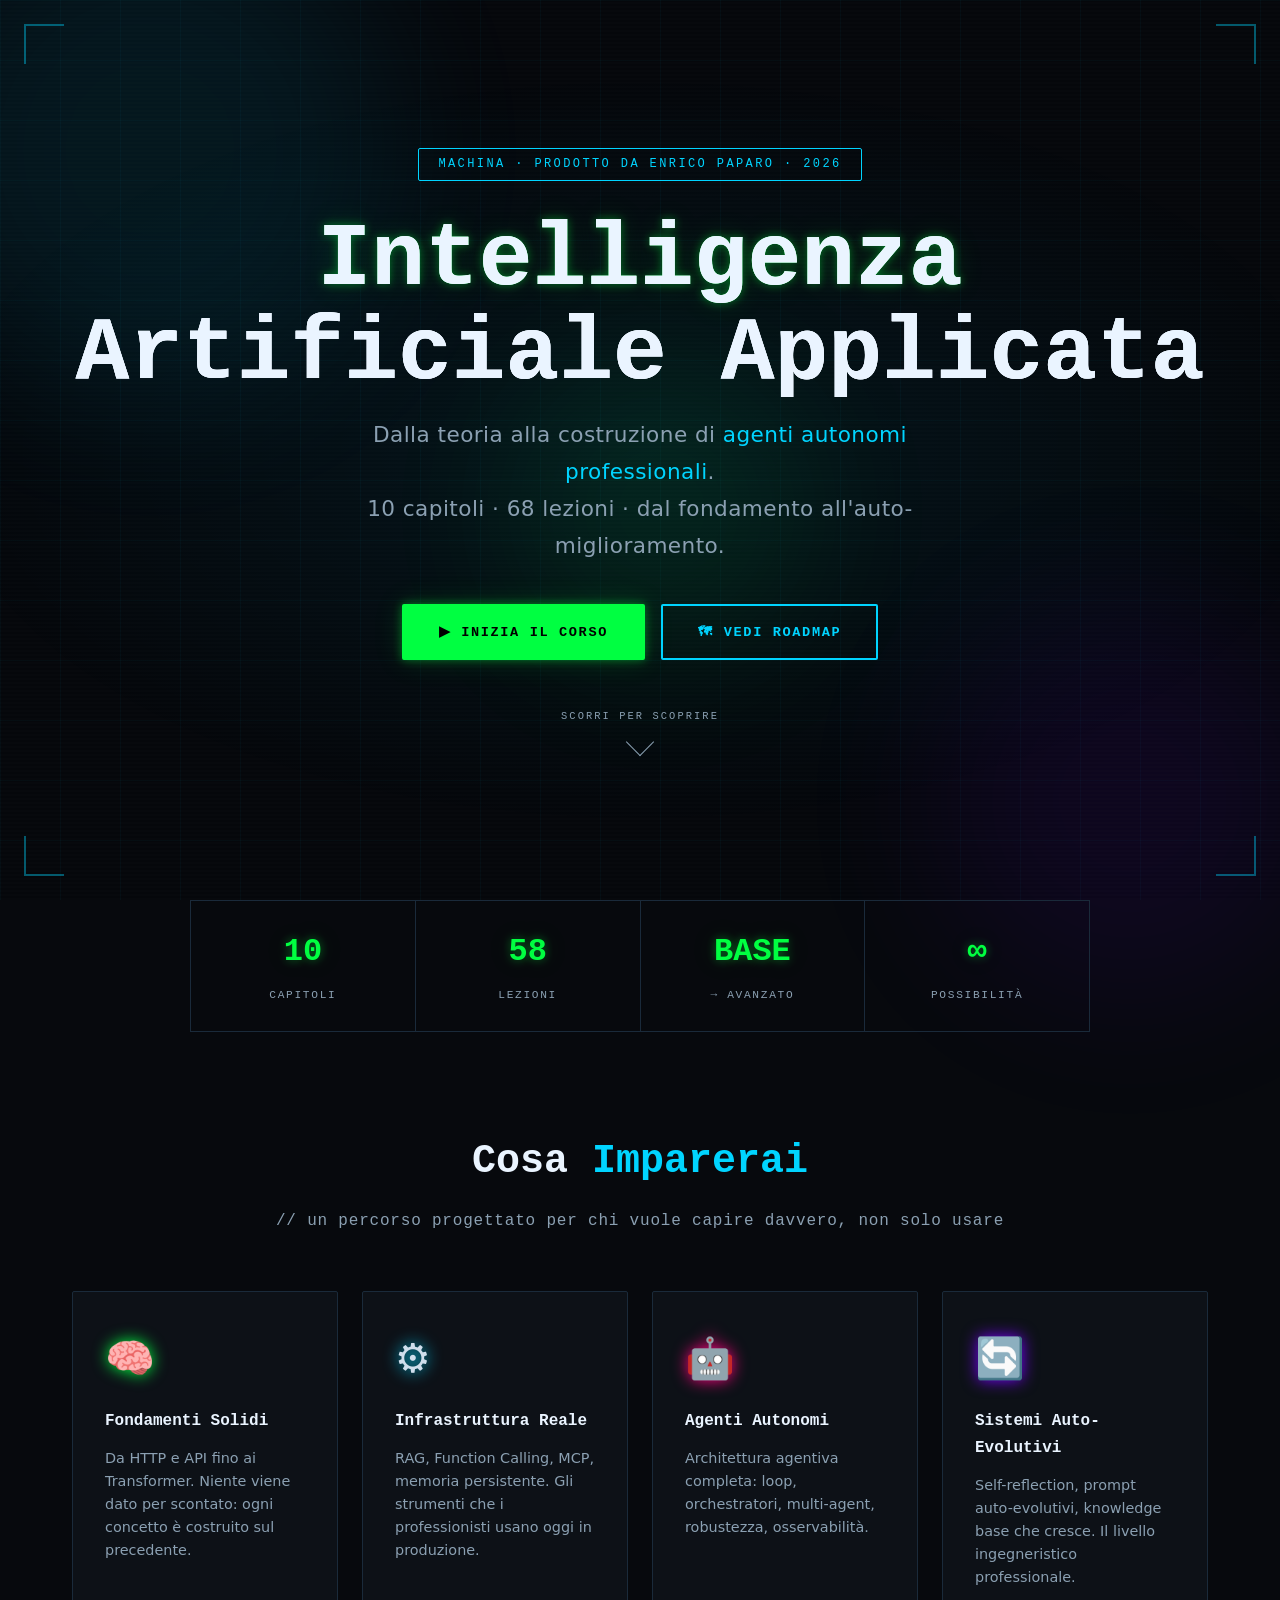
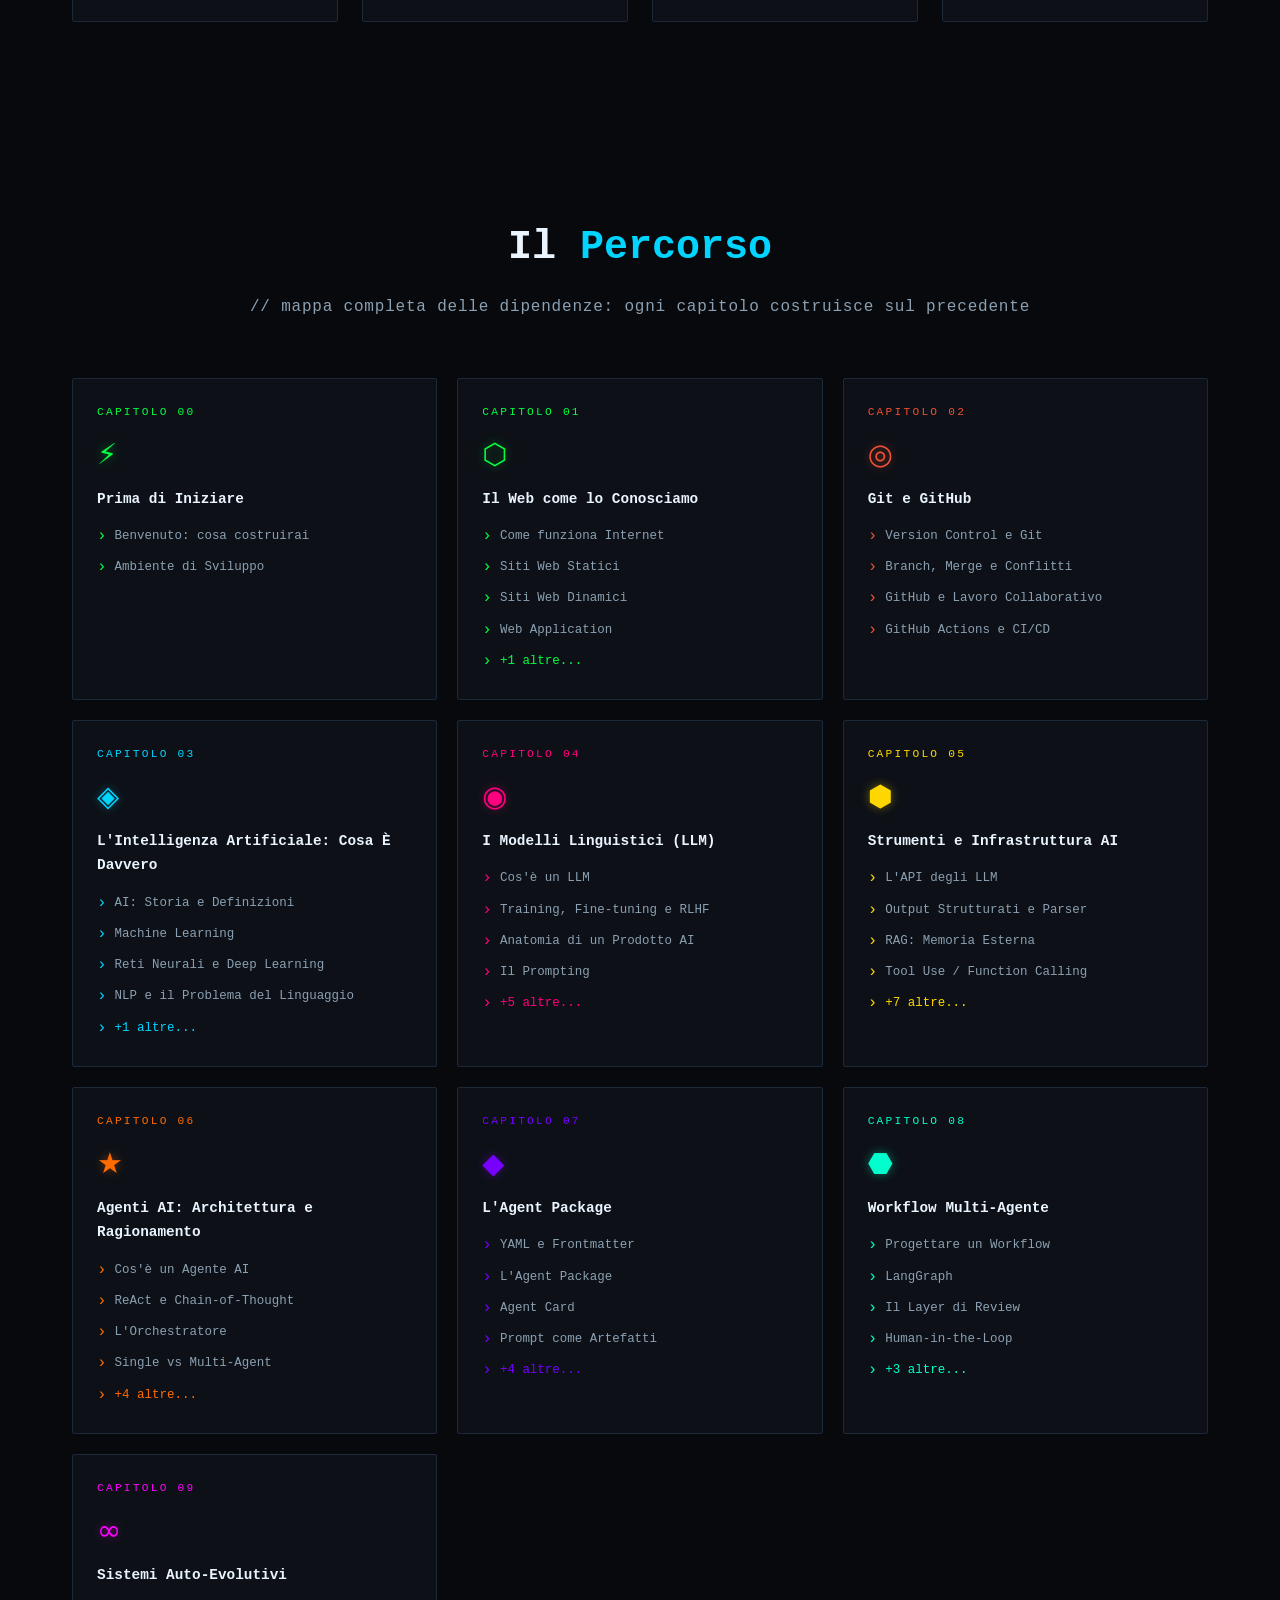
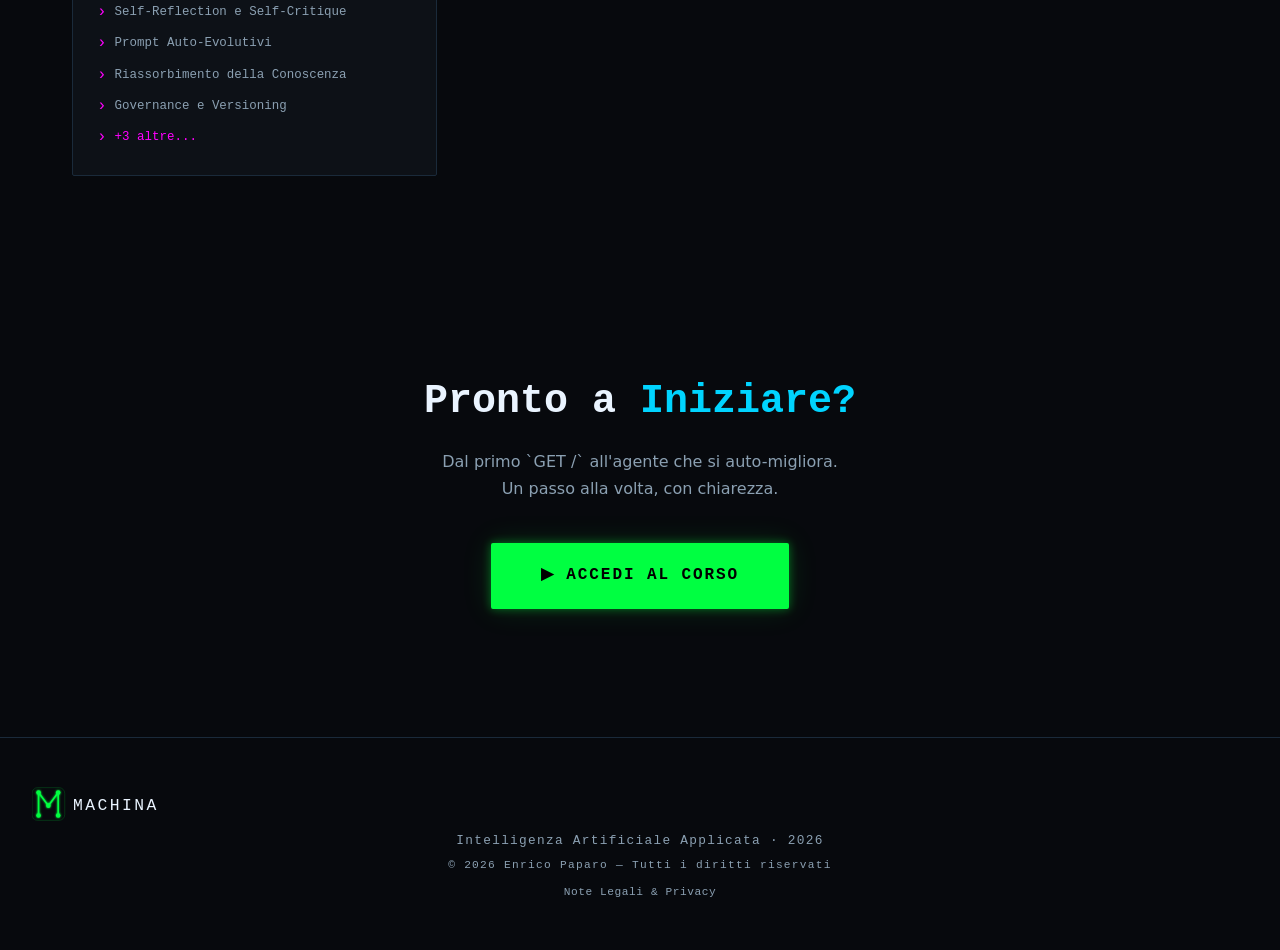
==== commit d5e1eea7: "Landing: rimossa la top-nav fissa Tolta la barra di navigazione fissa in cima alla landing (logo + C" ====
--- a/index.html
+++ b/index.html
@@ -9,36 +9,6 @@
   <link rel="stylesheet" href="assets/style.css">
   <style>
     /* Landing-only extras */
-    .landing-nav {
-      position: fixed;
-      top: 0; left: 0; right: 0;
-      z-index: 100;
-      display: flex;
-      align-items: center;
-      justify-content: space-between;
-      padding: 0 2rem;
-      height: 52px;
-      background: rgba(7, 9, 13, 0.75);
-      backdrop-filter: blur(12px);
-      -webkit-backdrop-filter: blur(12px);
-      border-bottom: 1px solid rgba(0, 255, 65, 0.08);
-    }
-    .landing-nav-logo { height: 28px; width: auto; }
-    .landing-nav-cta {
-      font-family: 'Share Tech Mono', monospace;
-      font-size: .75rem;
-      letter-spacing: .1em;
-      color: var(--green);
-      text-decoration: none;
-      border: 1px solid rgba(0, 255, 65, 0.35);
-      padding: .35rem .9rem;
-      border-radius: 3px;
-      transition: background .2s, box-shadow .2s;
-    }
-    .landing-nav-cta:hover {
-      background: rgba(0, 255, 65, 0.08);
-      box-shadow: var(--glow-green);
-    }
     .hero-scroll-hint {
       position: absolute;
       bottom: 2rem;
@@ -126,12 +96,6 @@
   </style>
 </head>
 <body>
-
-<!-- ══ TOP NAV ══════════════════════════════════════════════════ -->
-<nav class="landing-nav">
-  <img src="assets/logo.svg" alt="MACHINA" class="landing-nav-logo">
-  <a href="corso.html" class="landing-nav-cta">Inizia il Corso →</a>
-</nav>
 
 <!-- Background layers -->
 <div class="grid-bg"></div>
--- a/assets/style.css
+++ b/assets/style.css
@@ -25,6 +25,48 @@
   --glow-pink:   0 0 10px #ff008066, 0 0 30px #ff008022;
 }
 
+/* ── Tema chiaro (attivato da data-theme="light" su <html>) ─────── */
+:root[data-theme="light"] {
+  --bg:          #f4f7fb;
+  --bg2:         #ffffff;
+  --bg3:         #eaeff5;
+  --border:      #ccd6e0;
+  --green:       #0a7d2c;
+  --cyan:        #0a66c2;
+  --pink:        #c01e6b;
+  --purple:      #6a35c9;
+  --gold:        #8a6500;
+  --orange:      #c2540a;
+  --magenta:     #b81e8f;
+  --teal:        #0a7d6b;
+  --text:        #1b2733;
+  --text-dim:    #51616f;
+  --text-bright: #0a1118;
+  --glow-green:  none;
+  --glow-cyan:   none;
+  --glow-pink:   none;
+}
+/* Su tema chiaro spegni gli effetti di bagliore/scia che servono solo sul nero */
+:root[data-theme="light"] .grid-bg { opacity: .5; }
+:root[data-theme="light"] .orb,
+:root[data-theme="light"] .particles { display: none; }
+:root[data-theme="light"] .hero-title { text-shadow: none; }
+
+/* Pulsante toggle tema (header corso + nav landing) */
+.theme-toggle {
+  background: transparent;
+  border: 1px solid var(--border);
+  color: var(--text-dim);
+  font-size: 1rem;
+  line-height: 1;
+  width: 34px; height: 30px;
+  border-radius: 3px;
+  cursor: pointer;
+  display: inline-flex; align-items: center; justify-content: center;
+  transition: color .2s, border-color .2s, background .2s;
+}
+.theme-toggle:hover { color: var(--cyan); border-color: var(--cyan); }
+
 *, *::before, *::after { box-sizing: border-box; margin: 0; padding: 0; }
 
 html { scroll-behavior: smooth; }
@@ -870,25 +912,61 @@
   border: 1px solid var(--border);
   border-left: 3px solid var(--green);
   border-radius: 2px;
-  padding: 1.25rem 1.5rem;
+  padding: 1.6rem 1.5rem 1.25rem;
   overflow-x: auto;
   margin: 1.5rem 0;
   position: relative;
 }
 .md-content pre::before {
   content: '> EXEC';
-  position: absolute; top: .5rem; right: 1rem;
+  position: absolute; top: .5rem; left: 1rem;
   font-family: 'Share Tech Mono', monospace;
   font-size: .65rem;
   color: var(--text-dim);
   letter-spacing: .15em;
 }
+/* Pulsante "Copia" sui blocchi di codice */
+.copy-btn {
+  position: absolute; top: .35rem; right: .5rem;
+  font-family: 'Share Tech Mono', monospace;
+  font-size: .62rem; letter-spacing: .1em;
+  color: var(--text-dim);
+  background: var(--bg2);
+  border: 1px solid var(--border);
+  border-radius: 2px;
+  padding: .15rem .5rem;
+  cursor: pointer;
+  opacity: .65;
+  transition: opacity .15s, color .15s, border-color .15s;
+}
+.copy-btn:hover { opacity: 1; color: var(--cyan); border-color: var(--cyan); }
+.copy-btn.copied { color: var(--green); border-color: var(--green); opacity: 1; }
 .md-content pre code {
   background: none; border: none; padding: 0;
   color: var(--text);
   font-size: .85rem;
   line-height: 1.7;
 }
+
+/* ── Syntax highlighting (highlight.js) legato alla palette ──────── */
+.hljs-comment, .hljs-quote { color: var(--text-dim); font-style: italic; }
+.hljs-keyword, .hljs-selector-tag, .hljs-built_in, .hljs-name, .hljs-tag { color: var(--pink); }
+.hljs-string, .hljs-title, .hljs-section, .hljs-attribute, .hljs-literal,
+.hljs-template-tag, .hljs-template-variable, .hljs-type, .hljs-addition { color: var(--green); }
+.hljs-number, .hljs-symbol, .hljs-bullet, .hljs-meta, .hljs-link { color: var(--gold); }
+.hljs-title.function_, .hljs-function .hljs-title, .hljs-attr { color: var(--cyan); }
+.hljs-variable, .hljs-params { color: var(--text-bright); }
+.hljs-deletion { color: var(--orange); }
+.hljs-emphasis { font-style: italic; }
+.hljs-strong { font-weight: 700; }
+
+/* ── Diagrammi Mermaid ─────────────────────────────────────────── */
+.mermaid-diagram {
+  margin: 1.75rem 0;
+  text-align: center;
+  overflow-x: auto;
+}
+.mermaid-diagram svg { max-width: 100%; height: auto; }
 
 .md-content table {
   width: 100%;
@@ -1173,7 +1251,7 @@
 
   /* Nascondi tutto ciò che non è contenuto della lezione */
   .grid-bg, .orb, .particles, .sidebar, .sidebar-overlay,
-  .site-header, .site-footer, .landing-nav, .lesson-nav,
+  .site-header, .site-footer, .lesson-nav,
   .hero-scroll-hint, .corner { display: none !important; }
 
   .course-layout { display: block !important; }
@@ -1195,3 +1273,25 @@
   details > summary { display: none !important; }
   details[open], details:not([open]) > *:not(summary) { display: block !important; }
 }
+
+/* ╔══════════════════════════════════════════════════════════╗
+   ║  TABLET — layout intermedio (769–1024px)                  ║
+   ╚══════════════════════════════════════════════════════════╝ */
+@media (min-width: 769px) and (max-width: 1024px) {
+  :root { --sidebar-w: 244px; }
+  .content-inner { padding: 2.5rem 2rem 5rem; }
+  .lesson-link { font-size: .8rem; }
+}
+
+/* ╔══════════════════════════════════════════════════════════╗
+   ║  TOUCH — aree toccabili più ampie su dispositivi a dito    ║
+   ╚══════════════════════════════════════════════════════════╝ */
+@media (pointer: coarse) {
+  .lesson-link { padding-top: .8rem; padding-bottom: .8rem; }
+  .chapter-header { min-height: 48px; }
+  .sidebar-roadmap-btn { min-height: 46px; }
+  .nav-btn { min-height: 48px; }
+  .header-home-btn, .theme-toggle, .sidebar-toggle { min-height: 40px; min-width: 40px; }
+  .copy-btn { padding: .35rem .7rem; font-size: .7rem; opacity: .85; }
+  .core-filter { padding: .3rem 0; }
+}
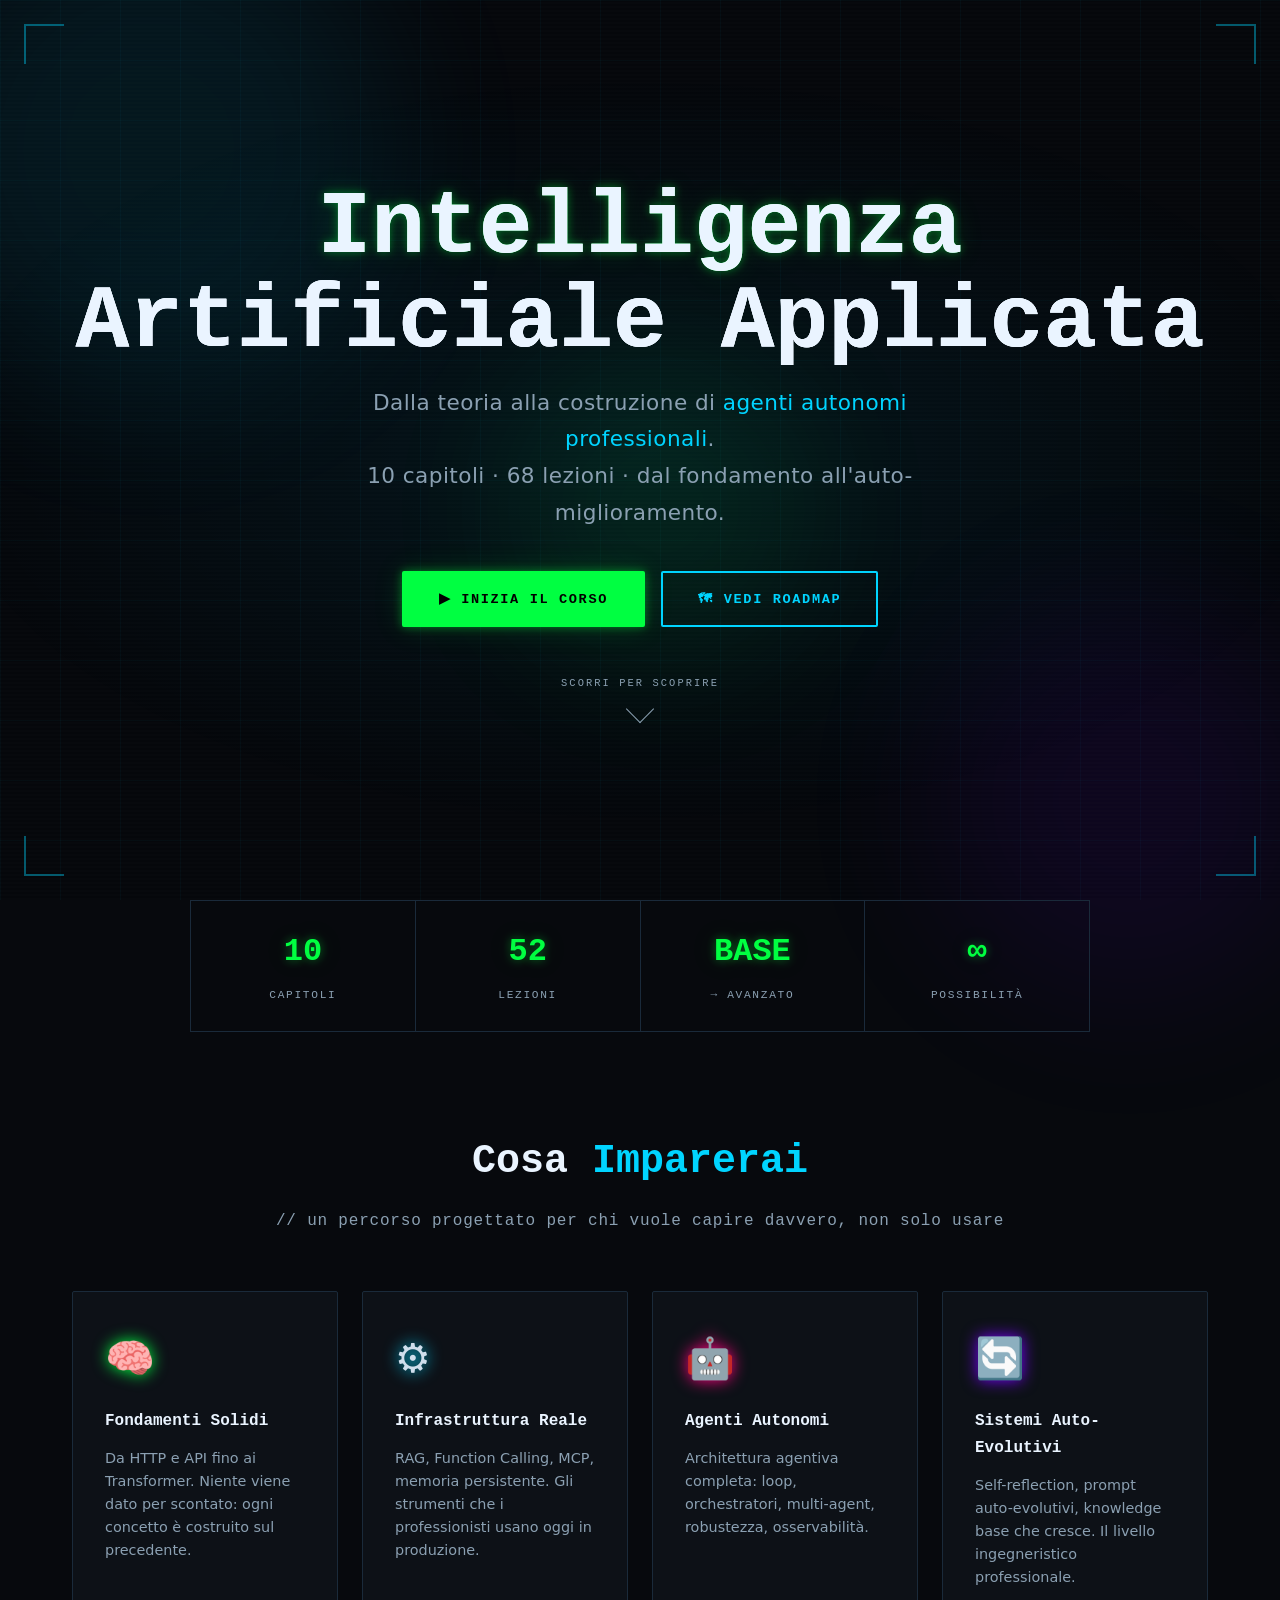
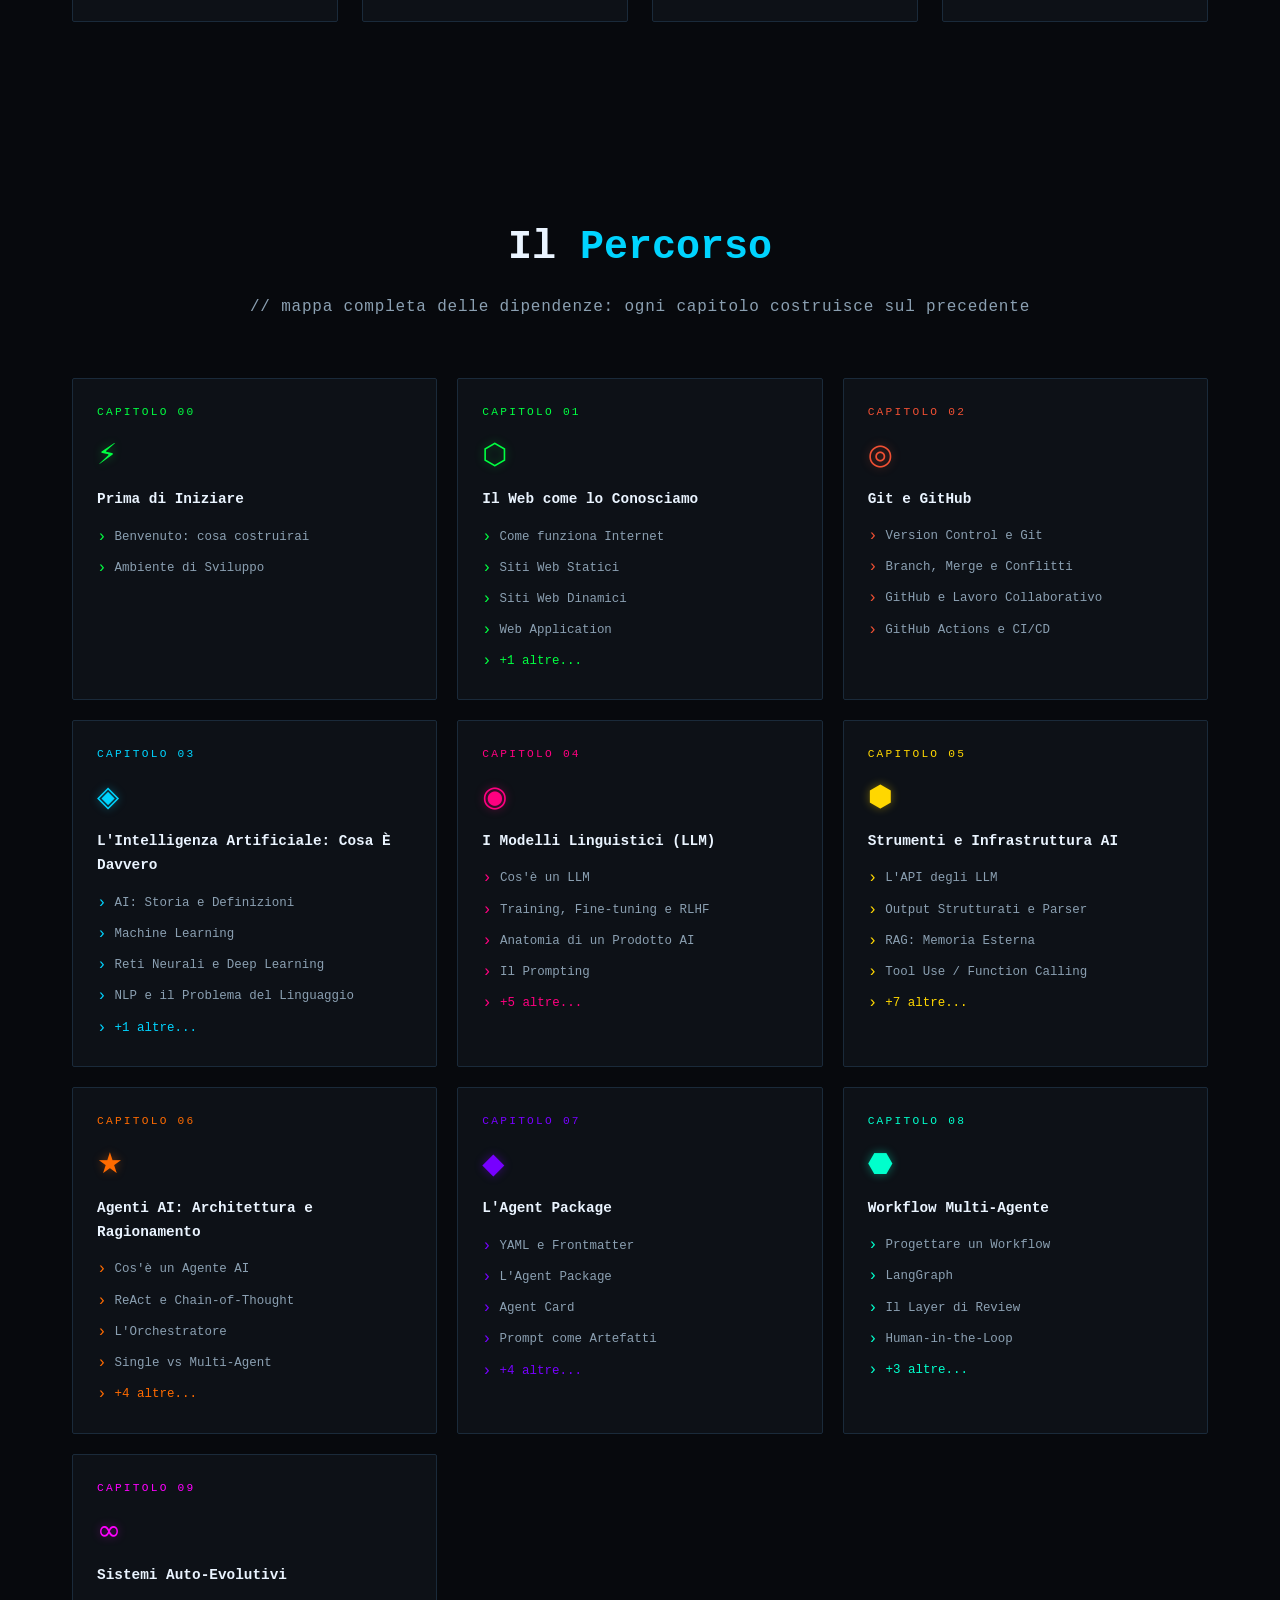
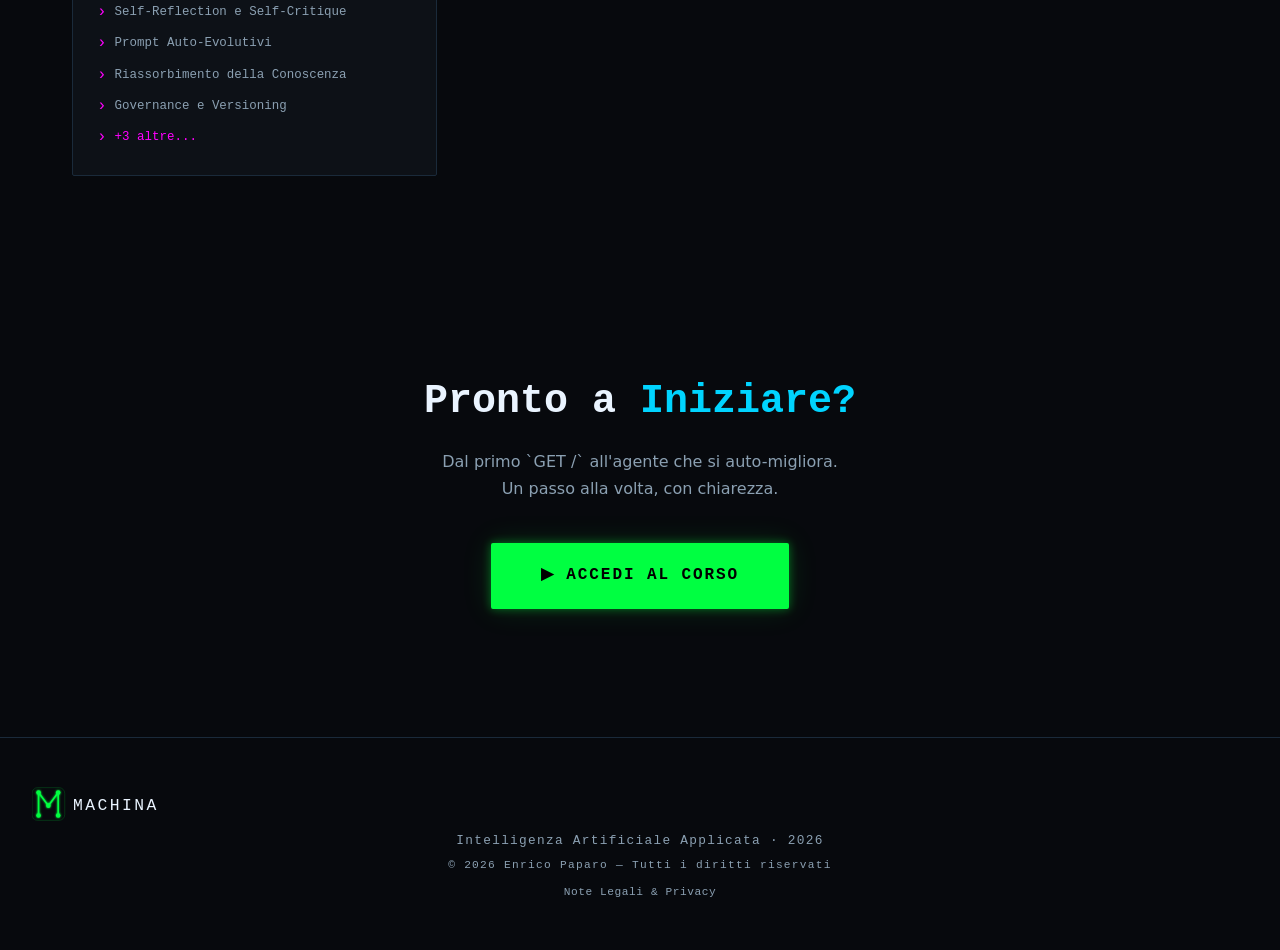
==== commit 3e0c6e95: "Landing: rimosso hero-badge MACHINA dalla sezione hero" ====
--- a/index.html
+++ b/index.html
@@ -111,8 +111,6 @@
   <div class="corner corner-bl"></div>
   <div class="corner corner-br"></div>
 
-  <div class="hero-badge">MACHINA · Prodotto da Enrico Paparo · 2026</div>
-
   <h1 class="hero-title" data-text="Intelligenza Artificiale Applicata">
     <span class="accent">Intelligenza</span><br>Artificiale Applicata
   </h1>
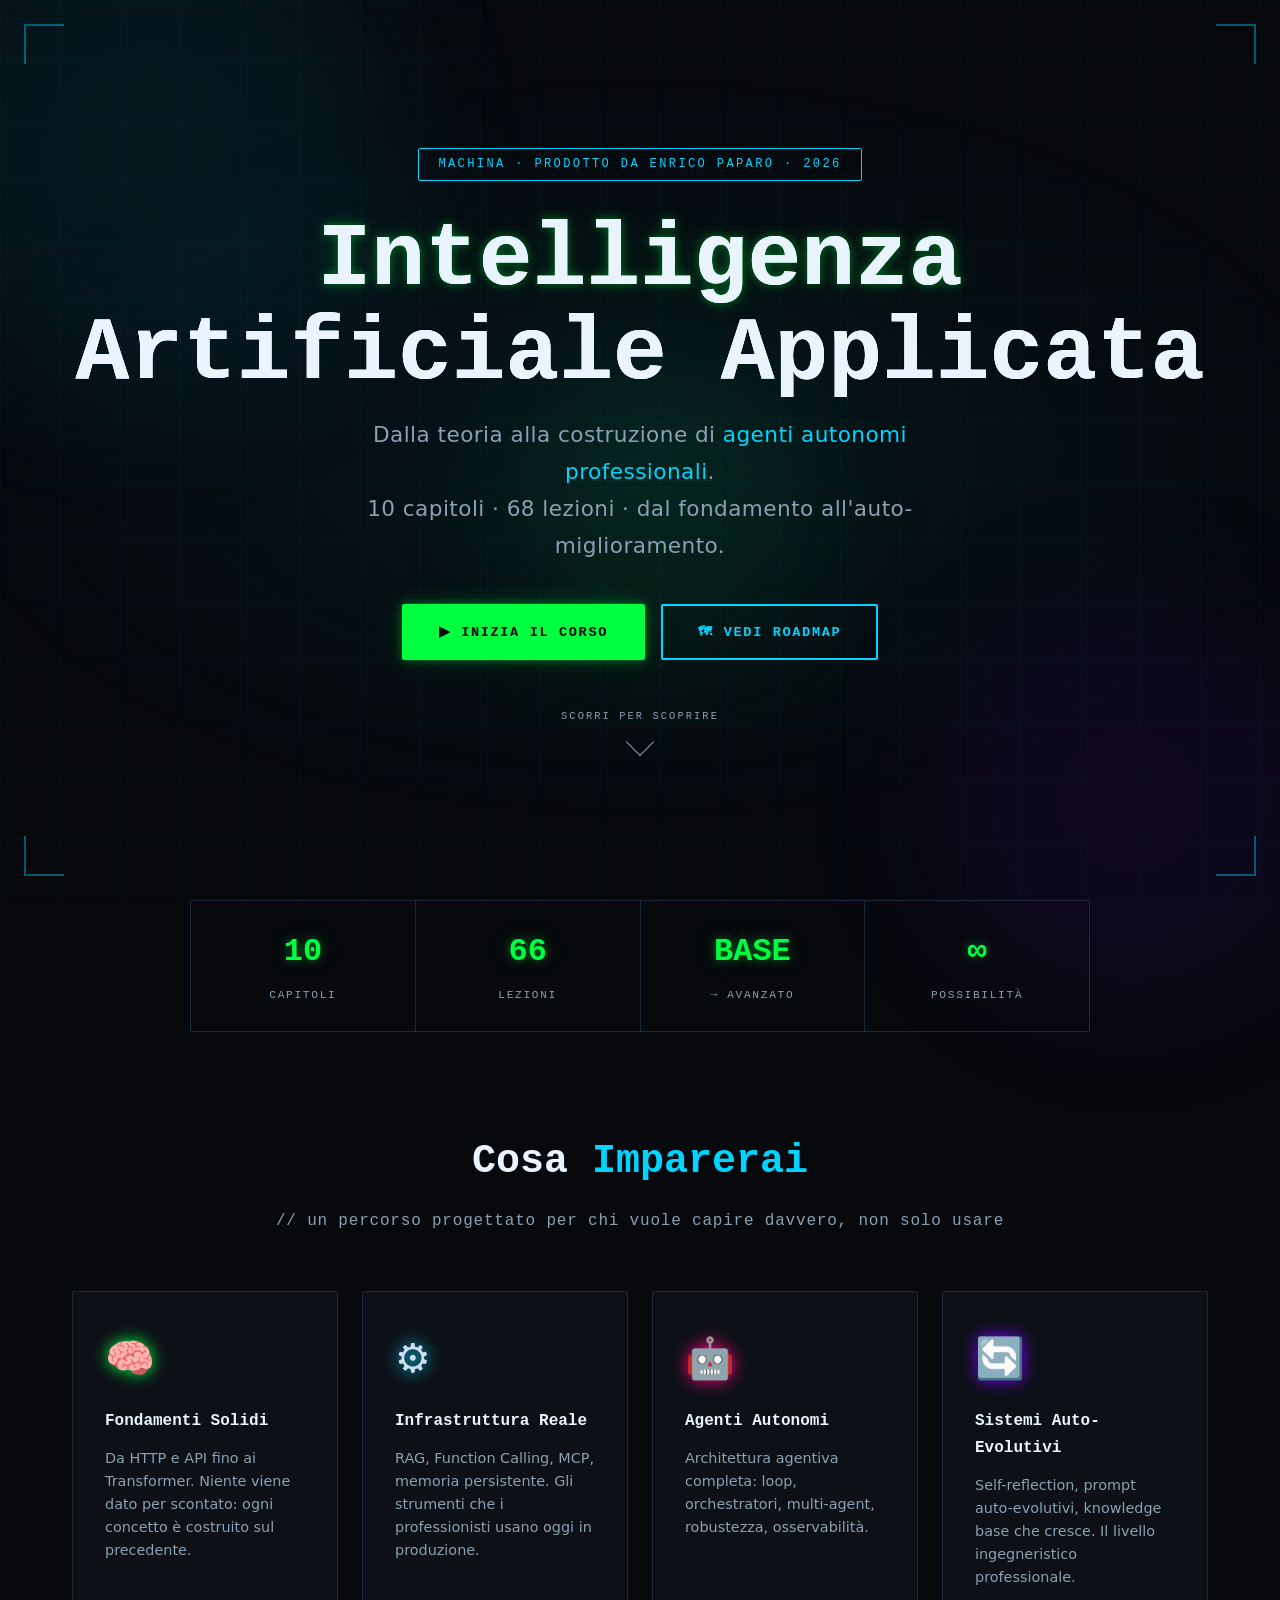
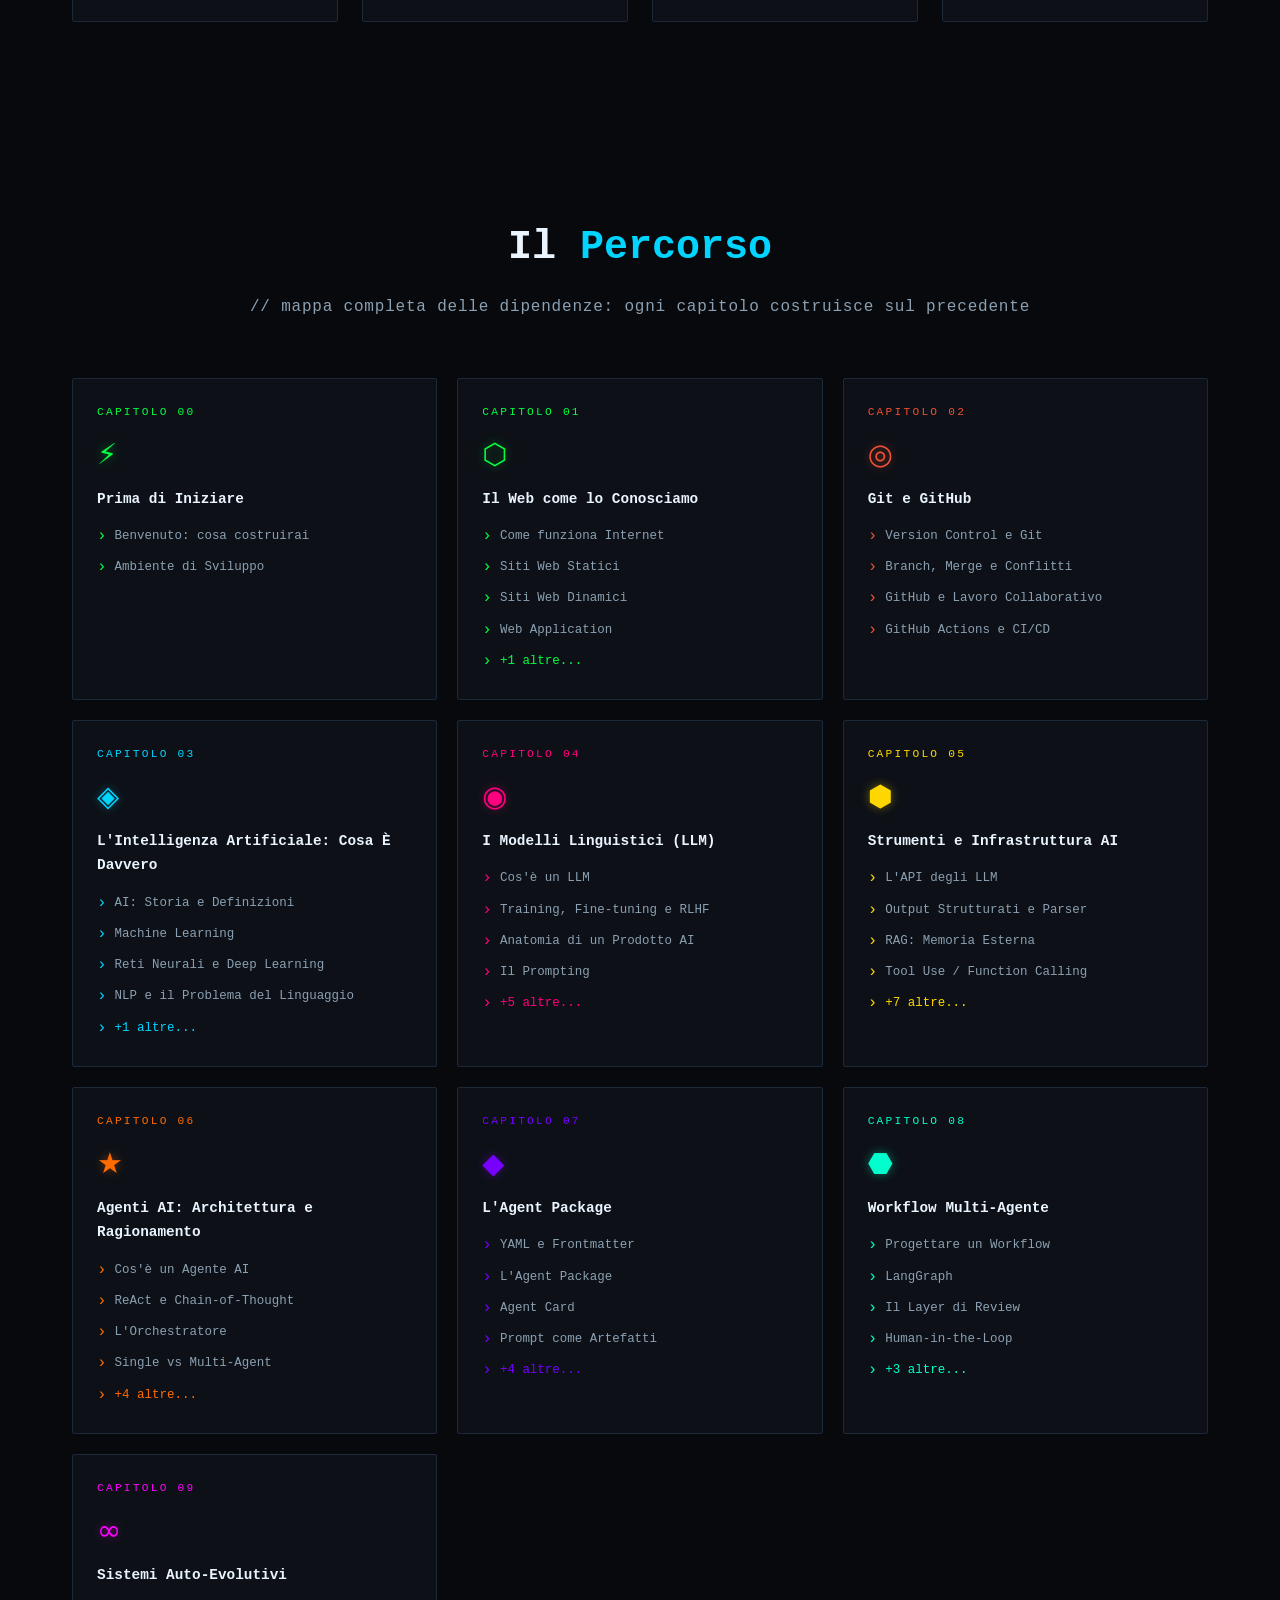
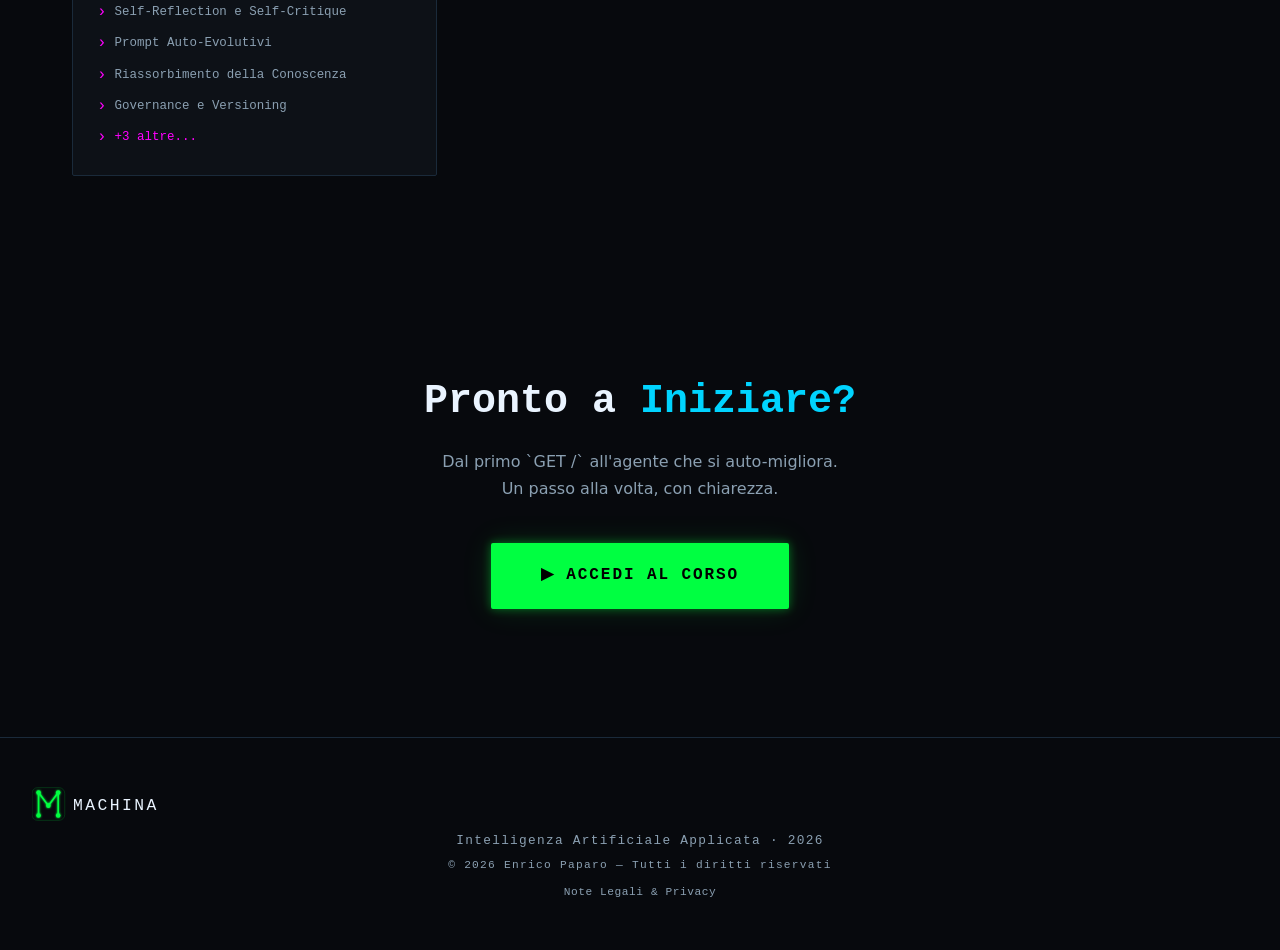
==== commit f21e3d46: "Ripristina hero-badge MACHINA (annulla rimozione)" ====
--- a/index.html
+++ b/index.html
@@ -111,6 +111,8 @@
   <div class="corner corner-bl"></div>
   <div class="corner corner-br"></div>
 
+  <div class="hero-badge">MACHINA · Prodotto da Enrico Paparo · 2026</div>
+
   <h1 class="hero-title" data-text="Intelligenza Artificiale Applicata">
     <span class="accent">Intelligenza</span><br>Artificiale Applicata
   </h1>
